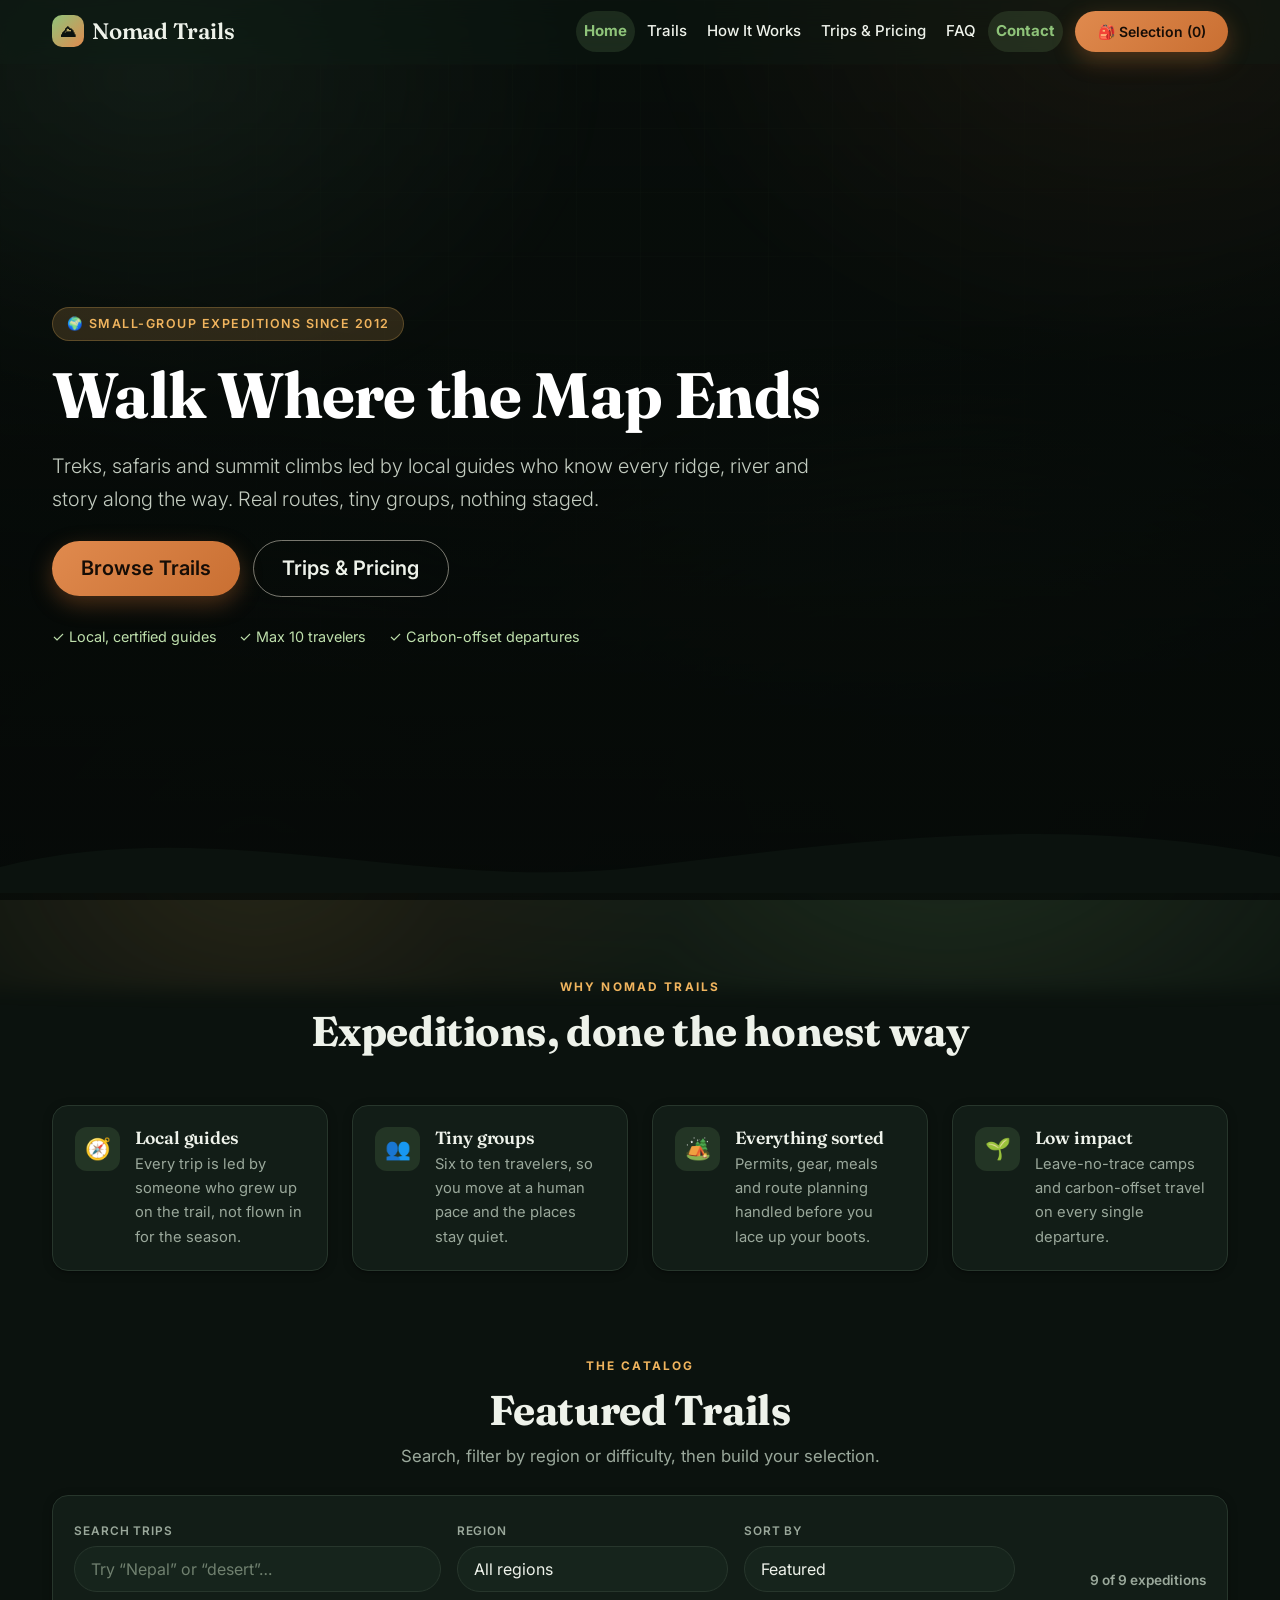
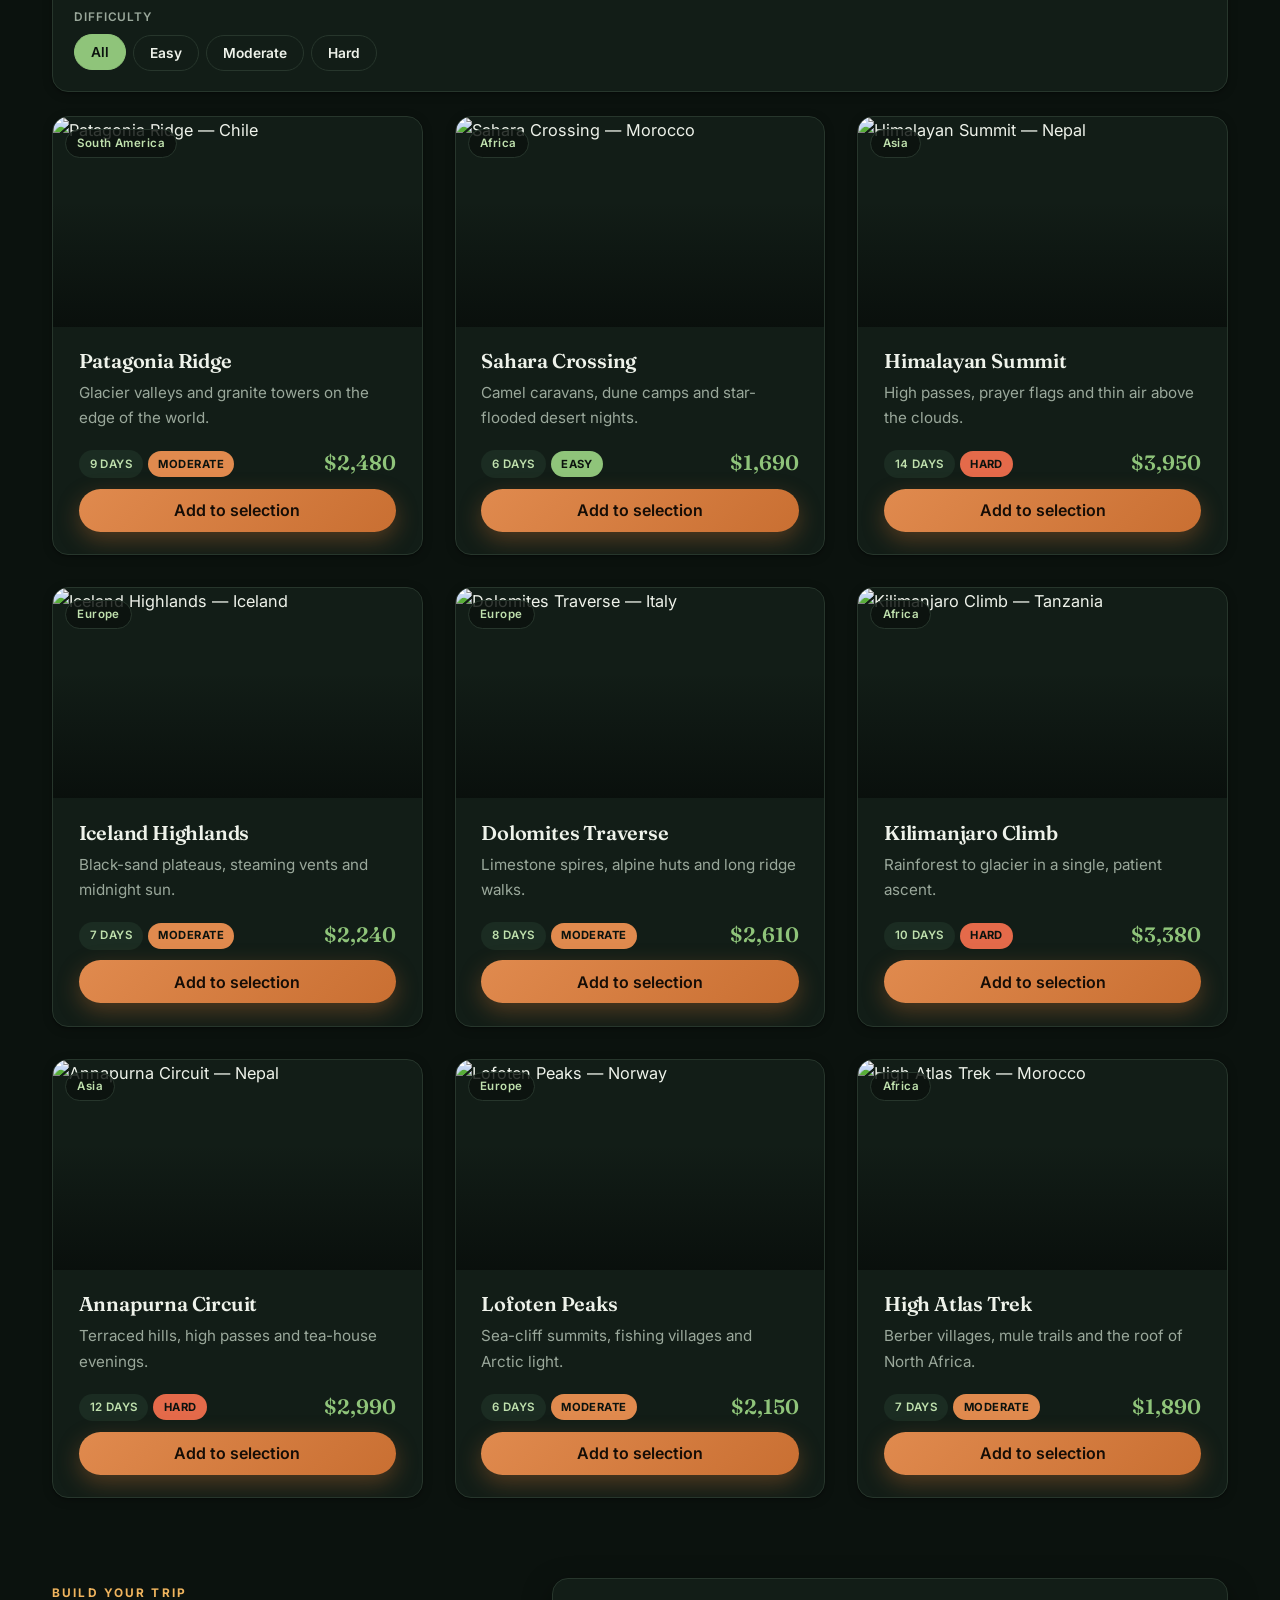
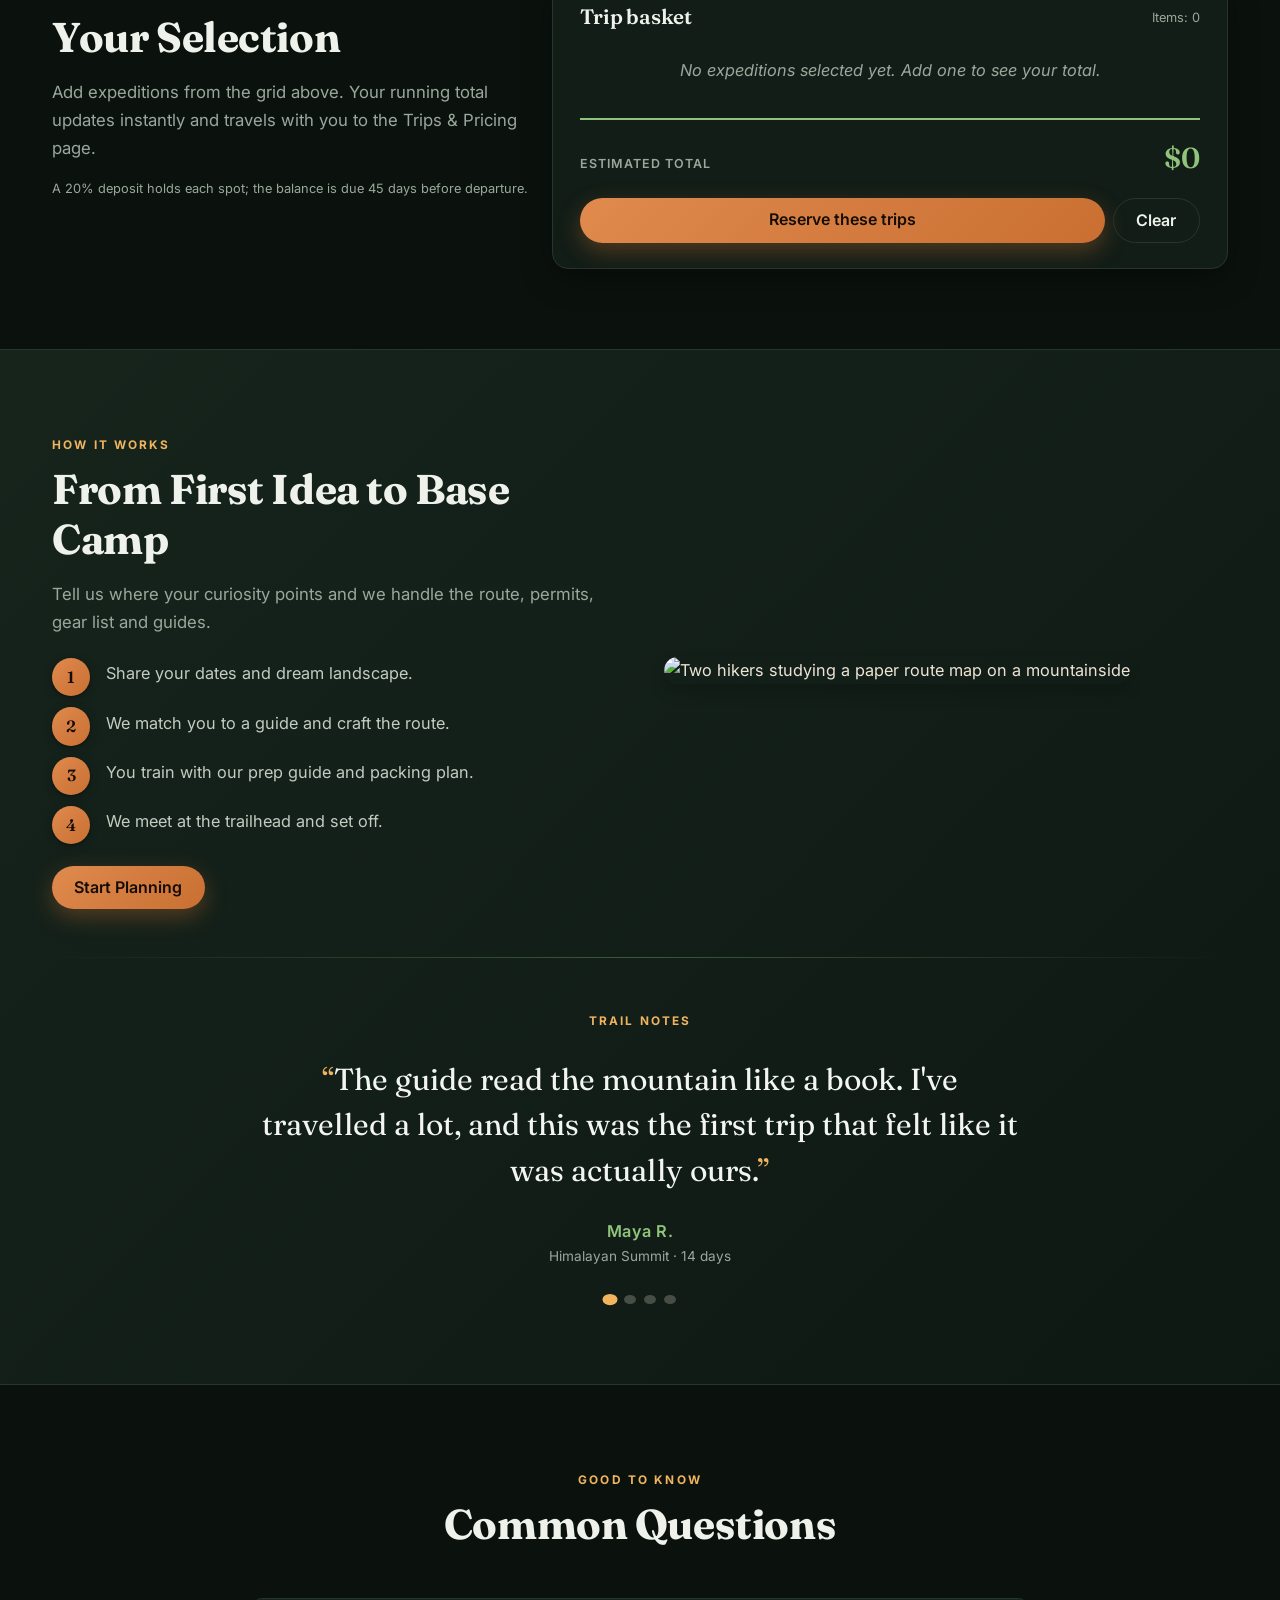
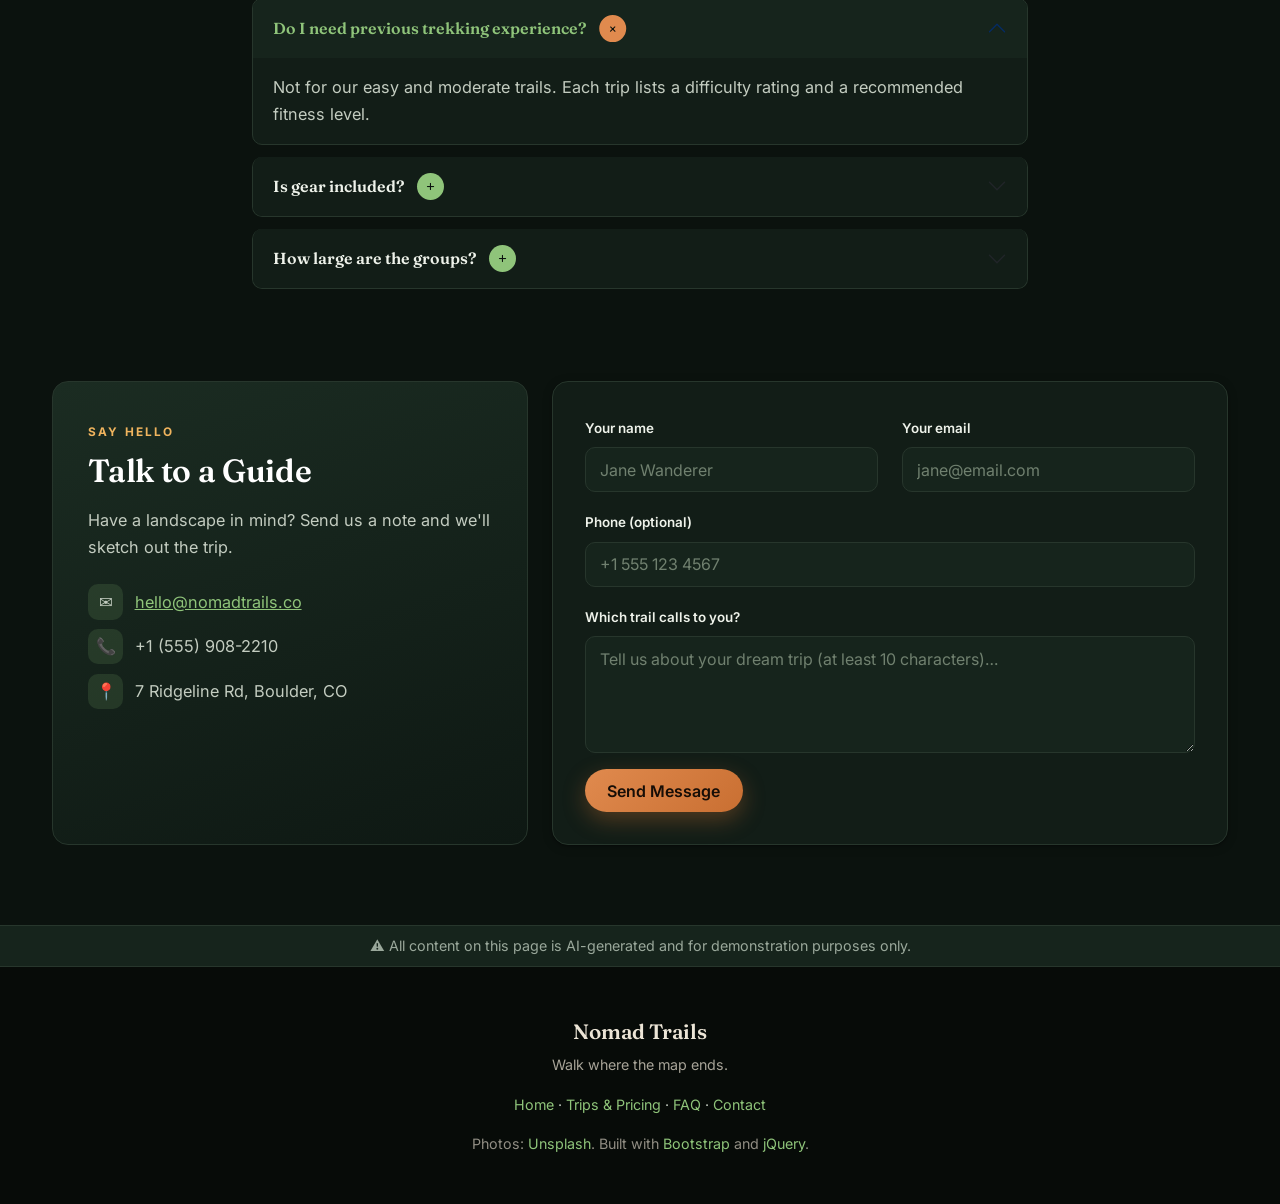
==== index.html @ 7fd625cd "Endterm" ====
<!DOCTYPE html>
<html lang="en">
<head>
  <meta charset="UTF-8">
  <meta name="viewport" content="width=device-width, initial-scale=1.0">
  <meta name="description" content="Nomad Trails runs small-group guided treks, safaris and summit climbs led by local guides. Browse trails, build a selection and reserve your spot.">
  <title>Nomad Trails — Guided Wilderness Expeditions</title>
  <link rel="preconnect" href="https://fonts.googleapis.com">
  <link rel="preconnect" href="https://fonts.gstatic.com" crossorigin>
  <link href="https://fonts.googleapis.com/css2?family=Fraunces:opsz,wght@9..144,500;9..144,600&family=Inter:wght@400;500;600;700&display=swap" rel="stylesheet">
  <link href="https://cdn.jsdelivr.net/npm/bootstrap@5.3.3/dist/css/bootstrap.min.css" rel="stylesheet">
  <link rel="stylesheet" href="style.css">
</head>
<body>

  <div class="bg-aurora" aria-hidden="true"></div>
  <div class="bg-grid" aria-hidden="true"></div>
  <div class="bg-stars" id="bgStars" aria-hidden="true"></div>

  <a class="skip-link" href="#main">Skip to content</a>

  <nav class="navbar navbar-expand-lg site-nav sticky-top" aria-label="Main navigation">
    <div class="container">
      <a class="navbar-brand brand-heading" href="index.html">
        <span class="brand-mark" aria-hidden="true">⛰</span> Nomad Trails
      </a>
      <button class="navbar-toggler" type="button" data-bs-toggle="collapse" data-bs-target="#mainNav"
              aria-controls="mainNav" aria-expanded="false" aria-label="Toggle navigation">
        <span class="navbar-toggler-icon"></span>
      </button>
      <div class="collapse navbar-collapse" id="mainNav">
        <ul class="navbar-nav ms-auto align-items-lg-center gap-lg-1">
          <li class="nav-item"><a class="nav-link active" aria-current="page" href="index.html">Home</a></li>
          <li class="nav-item"><a class="nav-link" href="index.html#trails">Trails</a></li>
          <li class="nav-item"><a class="nav-link" href="index.html#steps">How It Works</a></li>
          <li class="nav-item"><a class="nav-link" href="trips.html">Trips &amp; Pricing</a></li>
          <li class="nav-item"><a class="nav-link" href="index.html#faq">FAQ</a></li>
          <li class="nav-item"><a class="nav-link" href="index.html#contact">Contact</a></li>
          <li class="nav-item ms-lg-2">
            <a class="btn btn-clay btn-sm" href="trips.html" aria-label="View your selection">
              🎒 Selection (<span data-cart-count>0</span>)
            </a>
          </li>
        </ul>
      </div>
    </div>
  </nav>

  <header id="top" class="expedition-hero d-flex align-items-center">
    <div class="container">
      <div class="row">
        <div class="col-lg-8">
          <span class="eyebrow hero-anim">🌍 Small-group expeditions since 2012</span>
          <h1 class="display-3 fw-bold mb-3 hero-anim">Walk Where the Map Ends</h1>
          <p class="lead mb-4 hero-anim">Treks, safaris and summit climbs led by local guides who know every ridge, river and story along the way. Real routes, tiny groups, nothing staged.</p>
          <div class="hero-anim">
            <a href="#trails" class="btn btn-clay btn-lg me-2">Browse Trails</a>
            <a href="trips.html" class="btn btn-outline-light btn-lg">Trips &amp; Pricing</a>
          </div>
          <div class="hero-badges hero-anim">
            <span>✓ Local, certified guides</span>
            <span>✓ Max 10 travelers</span>
            <span>✓ Carbon-offset departures</span>
          </div>
        </div>
      </div>
    </div>
  </header>

  <main id="main">

  <section class="section">
    <div class="container">
      <div class="text-center mb-5">
        <span class="section-label">Why Nomad Trails</span>
        <h2 class="trails-heading fw-bold mt-2">Expeditions, done the honest way</h2>
      </div>
      <div class="row g-4">
        <div class="col-md-6 col-lg-3">
          <div class="feature-chip reveal">
            <span class="fc-icon" aria-hidden="true">🧭</span>
            <div>
              <h3>Local guides</h3>
              <p>Every trip is led by someone who grew up on the trail, not flown in for the season.</p>
            </div>
          </div>
        </div>
        <div class="col-md-6 col-lg-3">
          <div class="feature-chip reveal">
            <span class="fc-icon" aria-hidden="true">👥</span>
            <div>
              <h3>Tiny groups</h3>
              <p>Six to ten travelers, so you move at a human pace and the places stay quiet.</p>
            </div>
          </div>
        </div>
        <div class="col-md-6 col-lg-3">
          <div class="feature-chip reveal">
            <span class="fc-icon" aria-hidden="true">🏕️</span>
            <div>
              <h3>Everything sorted</h3>
              <p>Permits, gear, meals and route planning handled before you lace up your boots.</p>
            </div>
          </div>
        </div>
        <div class="col-md-6 col-lg-3">
          <div class="feature-chip reveal">
            <span class="fc-icon" aria-hidden="true">🌱</span>
            <div>
              <h3>Low impact</h3>
              <p>Leave-no-trace camps and carbon-offset travel on every single departure.</p>
            </div>
          </div>
        </div>
      </div>
    </div>
  </section>

  <section id="trails" class="section pt-0">
    <div class="container">
      <div class="text-center mb-4">
        <span class="section-label">The catalog</span>
        <h2 class="trails-heading fw-bold mt-2">Featured Trails</h2>
        <p class="lead-muted">Search, filter by region or difficulty, then build your selection.</p>
      </div>

      <div class="controls-bar mb-4">
        <div class="row g-3 align-items-end">
          <div class="col-md-4">
            <label for="tripSearch">Search trips</label>
            <input type="search" id="tripSearch" class="form-control" placeholder="Try “Nepal” or “desert”…"
                   autocomplete="off" aria-describedby="searchHint">
            <span id="searchHint" class="visually-hidden">Searches by trip name, country and region. Press Escape to clear.</span>
          </div>
          <div class="col-md-3">
            <label for="regionFilter">Region</label>
            <select id="regionFilter" class="form-select">
              <option value="All">All regions</option>
              <option value="Africa">Africa</option>
              <option value="Asia">Asia</option>
              <option value="Europe">Europe</option>
              <option value="South America">South America</option>
            </select>
          </div>
          <div class="col-md-3">
            <label for="sortSelect">Sort by</label>
            <select id="sortSelect" class="form-select">
              <option value="featured">Featured</option>
              <option value="price-asc">Price: low to high</option>
              <option value="price-desc">Price: high to low</option>
              <option value="days-asc">Duration: shortest</option>
              <option value="name">Name: A–Z</option>
            </select>
          </div>
          <div class="col-md-2 text-md-end">
            <span class="result-count d-block" id="resultCount" role="status" aria-live="polite">—</span>
          </div>
        </div>
        <div class="mt-3">
          <span class="d-block mb-2" style="font-family:var(--sans);font-size:0.74rem;letter-spacing:0.08em;text-transform:uppercase;color:var(--muted);font-weight:600;">Difficulty</span>
          <div class="filter-group" role="group" aria-label="Filter by difficulty">
            <button type="button" class="btn btn-ghost btn-sm is-active" data-diff="All">All</button>
            <button type="button" class="btn btn-ghost btn-sm" data-diff="Easy">Easy</button>
            <button type="button" class="btn btn-ghost btn-sm" data-diff="Moderate">Moderate</button>
            <button type="button" class="btn btn-ghost btn-sm" data-diff="Hard">Hard</button>
          </div>
        </div>
      </div>

      <div class="trails-grid" id="trailsGrid" aria-live="polite"></div>
    </div>
  </section>

  <section id="selection" class="section pt-0">
    <div class="container">
      <div class="row g-4 align-items-start">
        <div class="col-lg-5">
          <span class="section-label">Build your trip</span>
          <h2 class="trails-heading fw-bold mt-2 mb-3">Your Selection</h2>
          <p class="lead-muted">Add expeditions from the grid above. Your running total updates instantly and travels with you to the Trips &amp; Pricing page.</p>
          <p class="cart-note mb-0">A 20% deposit holds each spot; the balance is due 45 days before departure.</p>
        </div>
        <div class="col-lg-7">
          <div class="booking-panel reveal">
            <div class="d-flex justify-content-between align-items-center mb-2">
              <h3 class="mb-0">Trip basket</h3>
              <span class="cart-note">Items: <span data-cart-count>0</span></span>
            </div>
            <ul class="cart-list" id="cartList" aria-live="polite"></ul>
            <div class="cart-total">
              <span class="ct-label">Estimated total</span>
              <span class="ct-value" id="cartTotal">$0</span>
            </div>
            <div class="d-flex gap-2 mt-3">
              <a href="trips.html" class="btn btn-clay flex-fill">Reserve these trips</a>
              <button type="button" class="btn btn-ghost" id="clearCartHome">Clear</button>
            </div>
          </div>
        </div>
      </div>
    </div>
  </section>

  <section id="steps" class="testimonial-section section">
    <div class="container">
      <div class="row align-items-center g-5">
        <div class="col-md-6 order-1 order-md-2">
          <img src="https://images.unsplash.com/photo-1501555088652-021faa106b9b?w=700&h=520&fit=crop"
               alt="Two hikers studying a paper route map on a mountainside"
               class="img-fluid shadow reveal" style="border-radius:var(--radius);">
        </div>
        <div class="col-md-6 order-2 order-md-1 reveal">
          <span class="section-label">How it works</span>
          <h2 class="trails-heading fw-bold mt-2 mb-3">From First Idea to Base Camp</h2>
          <p class="lead-muted mb-4">Tell us where your curiosity points and we handle the route, permits, gear list and guides.</p>
          <ol class="step-list">
            <li>Share your dates and dream landscape.</li>
            <li>We match you to a guide and craft the route.</li>
            <li>You train with our prep guide and packing plan.</li>
            <li>We meet at the trailhead and set off.</li>
          </ol>
          <a href="#contact" class="btn btn-clay mt-2">Start Planning</a>
        </div>
      </div>

      <hr class="section-seam my-5">

      <div class="text-center mb-4">
        <span class="section-label" style="color:var(--amber);">Trail notes</span>
      </div>
      <div class="testimonial" id="testimonial">
        <p class="t-quote" id="tQuote">The guide read the mountain like a book. I've travelled a lot, and this was the first trip that felt like it was actually ours.</p>
        <p class="t-who mb-0" id="tWho">Maya R.</p>
        <p class="t-trip" id="tTrip">Himalayan Summit · 14 days</p>
        <div class="t-dots" id="tDots" role="tablist" aria-label="Testimonials"></div>
      </div>
    </div>
  </section>

  <section id="faq" class="section">
    <div class="container">
      <div class="text-center mb-5">
        <span class="section-label">Good to know</span>
        <h2 class="trails-heading fw-bold mt-2">Common Questions</h2>
      </div>
      <div class="row justify-content-center">
        <div class="col-lg-8">
          <div class="accordion" id="faqAccordion">
            <div class="accordion-item reveal">
              <h3 class="accordion-header">
                <button class="accordion-button" type="button" data-bs-toggle="collapse" data-bs-target="#q1" aria-expanded="true" aria-controls="q1">
                  <span>Do I need previous trekking experience?</span>
                  <span class="acc-icon open" aria-hidden="true">+</span>
                </button>
              </h3>
              <div id="q1" class="accordion-collapse collapse show" data-bs-parent="#faqAccordion">
                <div class="accordion-body">
                  Not for our easy and moderate trails. Each trip lists a difficulty rating and a recommended fitness level.
                </div>
              </div>
            </div>
            <div class="accordion-item reveal">
              <h3 class="accordion-header">
                <button class="accordion-button collapsed" type="button" data-bs-toggle="collapse" data-bs-target="#q2" aria-expanded="false" aria-controls="q2">
                  <span>Is gear included?</span>
                  <span class="acc-icon" aria-hidden="true">+</span>
                </button>
              </h3>
              <div id="q2" class="accordion-collapse collapse" data-bs-parent="#faqAccordion">
                <div class="accordion-body">
                  Group gear like tents and cooking kit is included. We send a personal packing list once you book.
                </div>
              </div>
            </div>
            <div class="accordion-item reveal">
              <h3 class="accordion-header">
                <button class="accordion-button collapsed" type="button" data-bs-toggle="collapse" data-bs-target="#q3" aria-expanded="false" aria-controls="q3">
                  <span>How large are the groups?</span>
                  <span class="acc-icon" aria-hidden="true">+</span>
                </button>
              </h3>
              <div id="q3" class="accordion-collapse collapse" data-bs-parent="#faqAccordion">
                <div class="accordion-body">
                  Groups stay small, usually 6 to 10 travelers with at least one local guide.
                </div>
              </div>
            </div>
          </div>
        </div>
      </div>
    </div>
  </section>

  <section id="contact" class="section pt-0">
    <div class="container">
      <div class="row g-4">
        <div class="col-lg-5">
          <div class="contact-panel">
            <span class="section-label" style="color:var(--amber);">Say hello</span>
            <h2 class="mt-2 mb-3">Talk to a Guide</h2>
            <p class="mb-4">Have a landscape in mind? Send us a note and we'll sketch out the trip.</p>
            <div class="contact-line"><span class="cl-icon" aria-hidden="true">✉️</span> <a href="mailto:hello@nomadtrails.co">hello@nomadtrails.co</a></div>
            <div class="contact-line"><span class="cl-icon" aria-hidden="true">📞</span> +1 (555) 908-2210</div>
            <div class="contact-line"><span class="cl-icon" aria-hidden="true">📍</span> 7 Ridgeline Rd, Boulder, CO</div>
          </div>
        </div>
        <div class="col-lg-7">
          <div class="card-surface">
            <form id="contactForm" data-validate novalidate
                  data-success="Your message is on its way — a guide will reply within one day.">
              <div class="form-success mb-3" id="contactSuccess" role="status" aria-live="polite"></div>
              <div class="row">
                <div class="col-md-6 mb-3">
                  <label for="contactName" class="form-label">Your name</label>
                  <input type="text" class="form-control" id="contactName"
                         data-rule="name" data-required data-label="Your name" placeholder="Jane Wanderer">
                </div>
                <div class="col-md-6 mb-3">
                  <label for="contactEmail" class="form-label">Your email</label>
                  <input type="email" class="form-control" id="contactEmail"
                         data-rule="email" data-required data-label="Email" placeholder="jane@email.com">
                </div>
              </div>
              <div class="mb-3">
                <label for="contactPhone" class="form-label">Phone (optional)</label>
                <input type="tel" class="form-control" id="contactPhone"
                       data-rule="phone" data-label="Phone" placeholder="+1 555 123 4567">
              </div>
              <div class="mb-3">
                <label for="contactMessage" class="form-label">Which trail calls to you?</label>
                <textarea class="form-control" id="contactMessage" rows="4"
                          data-rule="message" data-required data-label="Message"
                          placeholder="Tell us about your dream trip (at least 10 characters)…"></textarea>
              </div>
              <button type="submit" class="btn btn-clay">Send Message</button>
            </form>
          </div>
        </div>
      </div>
    </div>
  </section>

  </main>

  <div class="disclaimer-bar text-center py-2 small">
    ⚠️ All content on this page is AI-generated and for demonstration purposes only.
  </div>

  <footer class="site-footer text-center py-5">
    <div class="container">
      <p class="mb-1 brand-heading" style="color:var(--sand);font-size:1.3rem;">Nomad Trails</p>
      <p class="mb-3 small" style="color:rgba(236,229,214,0.7);">Walk where the map ends.</p>
      <p class="mb-3 small">
        <a href="index.html">Home</a> ·
        <a href="trips.html">Trips &amp; Pricing</a> ·
        <a href="index.html#faq">FAQ</a> ·
        <a href="index.html#contact">Contact</a>
      </p>
      <p class="mb-0 small" style="color:rgba(236,229,214,0.6);">Photos: <a href="https://unsplash.com">Unsplash</a>. Built with <a href="https://getbootstrap.com">Bootstrap</a> and <a href="https://jquery.com">jQuery</a>.</p>
    </div>
  </footer>

  <script src="https://cdn.jsdelivr.net/npm/bootstrap@5.3.3/dist/js/bootstrap.bundle.min.js"></script>
  <script src="https://code.jquery.com/jquery-3.7.1.min.js"></script>
  <script src="app.js"></script>
  <script src="forms.js"></script>
  <script src="effects.js"></script>
  <script>
    document.addEventListener("DOMContentLoaded", function () {
      var clear = document.getElementById("clearCartHome");
      if (clear) clear.addEventListener("click", function () {
        if (window.NomadTrails) window.NomadTrails.clearCart();
      });
    });
  </script>
</body>
</html>
---- style.css ----
:root {
  --forest: #7fb98f;
  --forest-dark: #0e1813;
  --moss: #8fc47a;
  --moss-soft: #bfe0ad;
  --sand: #ece5d6;
  --sand-soft: #1a2620;
  --paper: #0b120e;
  --clay: #e08a4e;
  --clay-dark: #c96f32;
  --amber: #f0b45e;
  --ink: #eef2ea;
  --muted: #9aa89b;
  --line: #27362c;
  --surface: #121d17;
  --surface-2: #16241c;
  --surface-3: #1b2c22;
  --danger: #ef6a5c;
  --success: #6fcf8a;
  --radius: 16px;
  --radius-sm: 10px;
  --radius-pill: 999px;
  --shadow-sm: 0 1px 2px rgba(0, 0, 0, 0.3), 0 2px 10px rgba(0, 0, 0, 0.25);
  --shadow-md: 0 10px 30px rgba(0, 0, 0, 0.4);
  --shadow-lg: 0 26px 70px rgba(0, 0, 0, 0.55);
  --ease: cubic-bezier(0.22, 0.61, 0.36, 1);
  --sans: "Inter", system-ui, -apple-system, "Segoe UI", Arial, sans-serif;
  --display: "Fraunces", Georgia, "Times New Roman", serif;
}

* { box-sizing: border-box; }

html { scroll-behavior: smooth; }

body {
  font-family: var(--sans);
  color: var(--ink);
  font-size: 1.02rem;
  line-height: 1.65;
  background-color: var(--paper);
  position: relative;
  overflow-x: hidden;
}

.bg-aurora {
  position: fixed;
  inset: -20% -10% -10% -10%;
  z-index: -3;
  background:
    radial-gradient(42% 42% at 18% 22%, rgba(123, 185, 143, 0.22), transparent 70%),
    radial-gradient(45% 45% at 82% 16%, rgba(224, 138, 78, 0.18), transparent 70%),
    radial-gradient(50% 50% at 70% 82%, rgba(143, 196, 122, 0.16), transparent 70%),
    radial-gradient(40% 40% at 25% 88%, rgba(240, 180, 94, 0.12), transparent 70%);
  filter: blur(10px);
  animation: auroraDrift 26s ease-in-out infinite alternate;
}

.bg-grid {
  position: fixed;
  inset: 0;
  z-index: -3;
  background-image:
    linear-gradient(rgba(143, 196, 122, 0.05) 1px, transparent 1px),
    linear-gradient(90deg, rgba(143, 196, 122, 0.05) 1px, transparent 1px);
  background-size: 64px 64px;
  mask-image: radial-gradient(circle at 50% 30%, #000 0%, transparent 75%);
  -webkit-mask-image: radial-gradient(circle at 50% 30%, #000 0%, transparent 75%);
}

.bg-stars {
  position: fixed;
  inset: 0;
  z-index: -2;
  overflow: hidden;
  pointer-events: none;
}
.bg-stars span {
  position: absolute;
  bottom: -12px;
  width: 6px; height: 6px;
  border-radius: 50%;
  background: radial-gradient(circle, var(--moss-soft), rgba(143, 196, 122, 0));
  opacity: 0;
  animation: floatUp linear infinite;
}

body::after {
  content: "";
  position: fixed;
  inset: 0;
  z-index: -1;
  background: radial-gradient(130% 90% at 50% -10%, transparent 55%, rgba(5, 9, 7, 0.75) 100%);
  pointer-events: none;
}

h1, h2, h3, .brand-heading, .display-3, .display-4 {
  font-family: var(--display);
  font-weight: 600;
  letter-spacing: -0.01em;
  color: var(--ink);
}

p { color: #c3ccc0; }

:focus-visible {
  outline: 3px solid var(--amber);
  outline-offset: 3px;
  border-radius: 6px;
}

.skip-link {
  position: absolute;
  left: -999px;
  top: 0;
  z-index: 2000;
  background: var(--clay);
  color: #10140f;
  padding: 0.6rem 1rem;
  border-radius: 0 0 var(--radius-sm) 0;
  font-family: var(--sans);
  font-weight: 600;
}
.skip-link:focus { left: 0; }

.visually-hidden {
  position: absolute !important;
  width: 1px; height: 1px;
  padding: 0; margin: -1px;
  overflow: hidden;
  clip: rect(0 0 0 0);
  white-space: nowrap; border: 0;
}

@media (prefers-reduced-motion: reduce) {
  *, *::before, *::after {
    animation-duration: 0.001ms !important;
    animation-iteration-count: 1 !important;
    transition-duration: 0.001ms !important;
    scroll-behavior: auto !important;
  }
  .bg-aurora { animation: none; }
  .bg-stars { display: none; }
}

.brand-heading { color: var(--ink); }

.section-label {
  display: inline-block;
  font-family: var(--sans);
  text-transform: uppercase;
  letter-spacing: 0.18em;
  font-size: 0.74rem;
  color: var(--amber);
  font-weight: 700;
}

.eyebrow {
  display: inline-flex;
  align-items: center;
  gap: 0.5rem;
  font-family: var(--sans);
  font-size: 0.78rem;
  font-weight: 600;
  letter-spacing: 0.12em;
  text-transform: uppercase;
  color: var(--amber);
  background: rgba(240, 180, 94, 0.14);
  border: 1px solid rgba(240, 180, 94, 0.25);
  padding: 0.35rem 0.85rem;
  border-radius: var(--radius-pill);
  margin-bottom: 1rem;
}

.trails-heading { font-size: clamp(1.8rem, 4vw, 2.6rem); color: var(--ink); }

.lead-muted { color: var(--muted); font-size: 1.05rem; }

.site-nav {
  background: rgba(11, 18, 14, 0.72);
  backdrop-filter: saturate(140%) blur(14px);
  border-bottom: 1px solid transparent;
  transition: box-shadow 0.3s var(--ease), background 0.3s var(--ease), border-color 0.3s var(--ease);
}
.site-nav.nav-scrolled {
  box-shadow: var(--shadow-sm);
  background: rgba(11, 18, 14, 0.92);
  border-bottom-color: var(--line);
}
.navbar-brand.brand-heading {
  font-size: 1.4rem;
  font-weight: 600;
  display: inline-flex;
  align-items: center;
  gap: 0.5rem;
  color: var(--ink);
}
.navbar-brand .brand-mark {
  display: inline-grid;
  place-items: center;
  width: 2rem; height: 2rem;
  border-radius: 10px;
  background: linear-gradient(135deg, var(--moss), var(--clay));
  color: #0b120e;
  font-size: 1rem;
}

.site-nav .nav-link {
  position: relative;
  color: var(--ink);
  font-family: var(--sans);
  font-size: 0.94rem;
  font-weight: 500;
  padding: 0.5rem 0.85rem;
  border-radius: var(--radius-pill);
  transition: color 0.2s var(--ease), background 0.2s var(--ease);
}
.site-nav .nav-link:hover,
.site-nav .nav-link:focus { color: var(--amber); background: rgba(240, 180, 94, 0.12); }
.site-nav .nav-link.active { color: var(--moss); font-weight: 700; background: rgba(143, 196, 122, 0.14); }

.btn {
  font-family: var(--sans);
  font-weight: 600;
  border-radius: var(--radius-pill);
  padding: 0.6rem 1.4rem;
}
.btn-lg { padding: 0.8rem 1.8rem; }

.btn-clay {
  position: relative;
  overflow: hidden;
  background: linear-gradient(135deg, var(--clay), var(--clay-dark));
  color: #160d06;
  border: none;
  box-shadow: 0 8px 22px rgba(201, 111, 50, 0.35);
  transition: transform 0.18s var(--ease), box-shadow 0.2s var(--ease), filter 0.2s var(--ease);
}
.btn-clay::before {
  content: "";
  position: absolute;
  top: 0; left: -120%;
  width: 60%; height: 100%;
  background: linear-gradient(120deg, transparent, rgba(255, 255, 255, 0.45), transparent);
  transform: skewX(-20deg);
  transition: left 0.55s var(--ease);
}
.btn-clay:hover, .btn-clay:focus {
  color: #160d06;
  filter: brightness(1.06);
  transform: translateY(-2px);
  box-shadow: 0 14px 30px rgba(201, 111, 50, 0.45);
}
.btn-clay:hover::before { left: 140%; }
.btn-clay:active { transform: translateY(0); }

.btn-forest {
  background: var(--moss);
  color: #0b120e;
  border: none;
  transition: transform 0.18s var(--ease), filter 0.2s var(--ease);
}
.btn-forest:hover, .btn-forest:focus { filter: brightness(1.08); color: #0b120e; transform: translateY(-2px); }

.btn-outline-light {
  border-radius: var(--radius-pill);
  border-width: 1.5px;
  color: var(--ink);
  border-color: rgba(236, 229, 214, 0.5);
  transition: transform 0.18s var(--ease), background 0.2s var(--ease);
}
.btn-outline-light:hover { transform: translateY(-2px); background: rgba(236, 229, 214, 0.12); color: #fff; }

.btn-ghost {
  position: relative;
  overflow: hidden;
  background: transparent;
  border: 1.5px solid var(--line);
  color: var(--ink);
  font-family: var(--sans);
  font-weight: 600;
  transition: background 0.2s var(--ease), color 0.2s var(--ease), border-color 0.2s var(--ease), transform 0.18s var(--ease);
}
.btn-ghost:hover,
.btn-ghost.is-active {
  background: var(--moss);
  border-color: var(--moss);
  color: #0b120e;
  transform: translateY(-1px);
}

.ripple {
  position: absolute;
  border-radius: 50%;
  background: rgba(255, 255, 255, 0.4);
  transform: scale(0);
  animation: ripple 0.6s var(--ease);
  pointer-events: none;
}
.btn-ghost .ripple { background: rgba(143, 196, 122, 0.3); }

.expedition-hero {
  background: linear-gradient(rgba(6, 10, 8, 0.6), rgba(6, 10, 8, 0.9)),
              url("https://images.unsplash.com/photo-1454496522488-7a8e488e8606?w=1600&h=900&fit=crop") center/cover no-repeat;
  min-height: 92vh;
  color: var(--sand);
  padding: 6rem 0;
  position: relative;
}
.trips-hero {
  background: linear-gradient(rgba(6, 10, 8, 0.6), rgba(6, 10, 8, 0.9)),
              url("https://images.unsplash.com/photo-1476514525535-07fb3b4ae5f1?w=1600&h=900&fit=crop") center/cover no-repeat;
  min-height: 62vh;
  color: var(--sand);
  padding: 5rem 0;
  position: relative;
}
.expedition-hero h1, .trips-hero h1 { color: #fff; }
.expedition-hero .eyebrow, .trips-hero .eyebrow {
  color: var(--amber);
  background: rgba(240, 180, 94, 0.16);
}
.expedition-hero::after,
.trips-hero::after {
  content: "";
  position: absolute;
  left: 0; right: 0; bottom: -1px;
  height: 90px;
  background: url("data:image/svg+xml,%3Csvg xmlns='http://www.w3.org/2000/svg' viewBox='0 0 1440 90' preserveAspectRatio='none'%3E%3Cpath fill='%230b120e' d='M0,64 C240,10 480,90 720,64 C960,38 1200,10 1440,54 L1440,90 L0,90 Z'/%3E%3C/svg%3E") center/cover no-repeat;
}
.hero-badges {
  display: flex;
  flex-wrap: wrap;
  gap: 0.5rem 1.4rem;
  margin-top: 1.75rem;
  font-family: var(--sans);
  font-size: 0.9rem;
  color: var(--moss-soft);
}
.hero-badges span { display: inline-flex; align-items: center; gap: 0.45rem; }
.hero-anim { opacity: 0; transform: translateY(24px); }

.section { padding: 5rem 0; position: relative; }

.stat-strip {
  background: linear-gradient(135deg, var(--surface-2), var(--forest-dark));
  color: var(--sand);
  border-top: 1px solid var(--line);
  border-bottom: 1px solid var(--line);
}
.stat-strip .stat-num {
  font-family: var(--display);
  font-size: 2.6rem;
  font-weight: 600;
  color: var(--moss);
  line-height: 1;
}
.stat-strip .stat-label {
  font-family: var(--sans);
  font-size: 0.8rem;
  letter-spacing: 0.1em;
  text-transform: uppercase;
  color: var(--muted);
}

.feature-chip {
  display: flex;
  gap: 0.9rem;
  align-items: flex-start;
  background: var(--surface);
  border: 1px solid var(--line);
  border-radius: var(--radius);
  padding: 1.3rem 1.4rem;
  height: 100%;
  box-shadow: var(--shadow-sm);
  transition: transform 0.25s var(--ease), box-shadow 0.25s var(--ease), border-color 0.25s var(--ease);
}
.feature-chip:hover { transform: translateY(-4px); box-shadow: var(--shadow-md); border-color: var(--moss); }
.feature-chip .fc-icon {
  flex: 0 0 auto;
  width: 2.8rem; height: 2.8rem;
  display: grid;
  place-items: center;
  border-radius: 12px;
  font-size: 1.3rem;
  background: rgba(143, 196, 122, 0.14);
}
.feature-chip h3 { font-size: 1.1rem; margin-bottom: 0.25rem; color: var(--ink); }
.feature-chip p { font-size: 0.92rem; color: var(--muted); margin: 0; }

.controls-bar {
  background: var(--surface);
  border: 1px solid var(--line);
  border-radius: var(--radius);
  padding: 1.25rem 1.3rem;
  box-shadow: var(--shadow-sm);
}
.controls-bar label {
  font-family: var(--sans);
  font-size: 0.74rem;
  text-transform: uppercase;
  letter-spacing: 0.08em;
  color: var(--muted);
  margin-bottom: 0.3rem;
  font-weight: 600;
}
.controls-bar .form-control,
.controls-bar .form-select { border-radius: var(--radius-pill); padding-left: 1rem; }
.filter-group { display: flex; flex-wrap: wrap; gap: 0.45rem; }
.filter-group .btn { padding: 0.4rem 1rem; font-size: 0.86rem; }

.result-count {
  font-family: var(--sans);
  font-size: 0.85rem;
  color: var(--muted);
  font-weight: 600;
}

.trails-grid {
  display: grid;
  grid-template-columns: 1fr;
  gap: 1.5rem;
  perspective: 1200px;
}

.trail-card {
  background: var(--surface);
  border: 1px solid var(--line);
  border-radius: var(--radius);
  overflow: hidden;
  box-shadow: var(--shadow-sm);
  display: flex;
  flex-direction: column;
  transform-style: preserve-3d;
  transition: transform 0.2s var(--ease), box-shadow 0.25s var(--ease), border-color 0.25s var(--ease);
}
.trail-card:hover,
.trail-card:focus-within {
  box-shadow: var(--shadow-lg);
  border-color: var(--moss);
}
.trail-card .img-wrap { position: relative; overflow: hidden; }
.trail-card img {
  width: 100%;
  height: 210px;
  object-fit: cover;
  display: block;
  transition: transform 0.55s var(--ease);
}
.trail-card:hover img { transform: scale(1.08); }
.trail-card .img-wrap::after {
  content: "";
  position: absolute;
  inset: 0;
  background: linear-gradient(180deg, transparent 40%, rgba(6, 10, 8, 0.7));
}
.trail-card .region-tag {
  position: absolute;
  top: 0.75rem; left: 0.75rem;
  z-index: 1;
  background: rgba(11, 18, 14, 0.82);
  color: var(--moss-soft);
  border: 1px solid var(--line);
  font-family: var(--sans);
  font-size: 0.72rem;
  font-weight: 600;
  letter-spacing: 0.04em;
  padding: 0.25rem 0.7rem;
  border-radius: var(--radius-pill);
}
.trail-card .trail-body {
  padding: 1.3rem 1.4rem;
  display: flex;
  flex-direction: column;
  flex: 1 1 auto;
}
.trail-card h3 { font-size: 1.25rem; color: var(--ink); margin-bottom: 0.45rem; }
.trail-card p { color: var(--muted); margin-bottom: 1rem; font-size: 0.95rem; }
.trail-card .trail-meta {
  display: flex;
  justify-content: space-between;
  align-items: center;
  margin-bottom: 1rem;
  gap: 0.5rem;
  flex-wrap: wrap;
}
.trail-card .price-tag {
  font-family: var(--display);
  font-weight: 600;
  color: var(--moss);
  font-size: 1.3rem;
}
.trail-card .price-tag small { font-family: var(--sans); font-weight: 500; color: var(--muted); font-size: 0.7rem; }
.duration {
  display: inline-block;
  background: var(--surface-3);
  color: var(--moss-soft);
  font-family: var(--sans);
  font-size: 0.72rem;
  font-weight: 600;
  letter-spacing: 0.03em;
  padding: 0.28rem 0.7rem;
  border-radius: var(--radius-pill);
}

.empty-state {
  text-align: center;
  padding: 3.5rem 1rem;
  color: var(--muted);
  border: 2px dashed var(--line);
  border-radius: var(--radius);
  background: var(--surface);
}
.empty-state .emoji { font-size: 2.6rem; display: block; margin-bottom: 0.5rem; }

.badge-diff {
  display: inline-block;
  font-family: var(--sans);
  font-size: 0.7rem;
  font-weight: 700;
  letter-spacing: 0.04em;
  text-transform: uppercase;
  padding: 0.24rem 0.65rem;
  border-radius: var(--radius-pill);
  color: #0b120e;
}
.diff-easy { background: var(--moss); }
.diff-mod  { background: var(--clay); }
.diff-hard { background: #e46a4a; }

.step-list { counter-reset: step; list-style: none; padding-left: 0; }
.step-list li {
  position: relative;
  padding-left: 3.4rem;
  margin-bottom: 1.4rem;
  color: #c3ccc0;
}
.step-list li::before {
  counter-increment: step;
  content: counter(step);
  position: absolute;
  left: 0; top: -0.15rem;
  width: 2.4rem; height: 2.4rem;
  background: linear-gradient(135deg, var(--clay), var(--clay-dark));
  color: #160d06;
  font-family: var(--display);
  font-weight: 600;
  border-radius: 50%;
  display: grid;
  place-items: center;
  box-shadow: var(--shadow-sm);
}

.trips-table {
  background: var(--surface);
  border-radius: var(--radius);
  overflow: hidden;
  box-shadow: var(--shadow-sm);
  border: 1px solid var(--line);
  color: var(--ink);
}
.trips-table thead th {
  background: linear-gradient(135deg, var(--surface-3), var(--forest-dark));
  color: var(--moss-soft);
  font-family: var(--sans);
  font-size: 0.78rem;
  font-weight: 600;
  letter-spacing: 0.05em;
  text-transform: uppercase;
  border: none;
  white-space: nowrap;
  cursor: pointer;
  user-select: none;
  padding: 1rem;
}
.trips-table thead th.sortable::after { content: " \2195"; opacity: 0.45; font-size: 0.8rem; }
.trips-table thead th.sort-asc::after { content: " \2191"; opacity: 1; }
.trips-table thead th.sort-desc::after { content: " \2193"; opacity: 1; }
.trips-table tbody td, .trips-table tbody th { background: var(--surface); color: var(--ink); border-color: var(--line); }
.trips-table th[scope="row"] { color: var(--moss); font-weight: 600; }
.trips-table tbody tr { transition: background 0.2s var(--ease); }
.trips-table tbody tr:hover td, .trips-table tbody tr:hover th { background: var(--surface-2); }
.trips-table tfoot td { background: var(--surface-2); color: var(--muted); border-color: var(--line); }

.booking-panel {
  background: var(--surface);
  border: 1px solid var(--line);
  border-radius: var(--radius);
  box-shadow: var(--shadow-md);
  padding: 1.6rem 1.7rem;
  position: sticky;
  top: 90px;
}
.booking-panel h3 { color: var(--ink); font-size: 1.3rem; }

.cart-list { list-style: none; padding: 0; margin: 0; }
.cart-item {
  display: flex;
  align-items: center;
  justify-content: space-between;
  gap: 0.75rem;
  padding: 0.8rem 0;
  border-bottom: 1px solid var(--line);
  animation: cartIn 0.3s var(--ease);
}
.cart-item .ci-name { font-weight: 600; color: var(--ink); }
.cart-item .ci-meta { font-family: var(--sans); font-size: 0.78rem; color: var(--muted); }
.cart-item .ci-controls { display: flex; align-items: center; gap: 0.4rem; }
.qty-btn {
  position: relative;
  overflow: hidden;
  width: 2rem; height: 2rem;
  border: 1px solid var(--line);
  background: var(--surface-2);
  color: var(--ink);
  border-radius: 8px;
  font-weight: 700;
  line-height: 1;
  cursor: pointer;
  transition: background 0.15s var(--ease), color 0.15s var(--ease);
}
.qty-btn:hover { background: var(--moss); color: #0b120e; border-color: var(--moss); }
.qty-val { min-width: 1.6rem; text-align: center; font-family: var(--sans); font-weight: 600; }
.ci-remove { background: none; border: none; color: var(--danger); font-size: 1.2rem; cursor: pointer; line-height: 1; padding: 0 0.3rem; }
.ci-remove:hover { color: #ff9185; }

.cart-empty { color: var(--muted); font-style: italic; padding: 1.2rem 0; text-align: center; }
.cart-total {
  display: flex;
  justify-content: space-between;
  align-items: baseline;
  margin-top: 0.9rem;
  padding-top: 0.9rem;
  border-top: 2px solid var(--moss);
}
.cart-total .ct-label { font-family: var(--sans); text-transform: uppercase; letter-spacing: 0.08em; font-size: 0.78rem; color: var(--muted); font-weight: 600; }
.cart-total .ct-value { font-family: var(--display); font-size: 1.8rem; font-weight: 600; color: var(--moss); display: inline-block; }
.cart-note { font-size: 0.8rem; color: var(--muted); font-family: var(--sans); }

.pulse { animation: pulse 0.42s var(--ease); }

.include-card {
  background: var(--surface);
  border: 1px solid var(--line);
  border-radius: var(--radius);
  padding: 1.6rem 1.7rem;
  box-shadow: var(--shadow-sm);
  height: 100%;
  transition: transform 0.25s var(--ease), box-shadow 0.25s var(--ease), border-color 0.25s var(--ease);
}
.include-card:hover { transform: translateY(-5px); box-shadow: var(--shadow-md); border-color: var(--moss); }
.include-card .inc-icon {
  display: inline-grid; place-items: center;
  width: 2.8rem; height: 2.8rem;
  border-radius: 12px;
  font-size: 1.3rem;
  background: rgba(224, 138, 78, 0.16);
  margin-bottom: 0.9rem;
}
.include-card h3 { font-size: 1.2rem; color: var(--ink); margin-bottom: 0.75rem; }
.include-card ul { padding-left: 1.1rem; color: #c3ccc0; margin-bottom: 0; }
.include-card li { margin-bottom: 0.5rem; }

.testimonial-section {
  background: linear-gradient(135deg, var(--surface-2), var(--forest-dark));
  color: var(--sand);
  position: relative;
  border-top: 1px solid var(--line);
  border-bottom: 1px solid var(--line);
}
.section-seam {
  border: none;
  height: 1px;
  opacity: 1;
  background: linear-gradient(90deg, transparent, rgba(143, 196, 122, 0.35), transparent);
}

.testimonial {
  text-align: center;
  max-width: 760px;
  margin: 0 auto;
}
.testimonial .t-quote {
  font-family: var(--display);
  font-size: clamp(1.25rem, 2.6vw, 1.9rem);
  line-height: 1.5;
  color: #f3f6f0;
  margin-bottom: 1.5rem;
}
.testimonial .t-quote::before { content: "\201C"; color: var(--amber); }
.testimonial .t-quote::after { content: "\201D"; color: var(--amber); }
.testimonial .t-who { font-family: var(--sans); font-weight: 600; color: var(--moss); letter-spacing: 0.03em; }
.testimonial .t-trip { font-family: var(--sans); font-size: 0.85rem; color: var(--muted); }
.t-dots { display: flex; gap: 0.5rem; justify-content: center; margin-top: 1.75rem; }
.t-dot {
  width: 9px; height: 9px;
  border-radius: 50%;
  border: none;
  background: rgba(236, 229, 214, 0.25);
  cursor: pointer;
  transition: background 0.2s var(--ease), transform 0.2s var(--ease);
}
.t-dot.active { background: var(--amber); transform: scale(1.25); }

.guide-section { background: var(--surface-2); }
.guide-card {
  background: var(--surface);
  border: 1px solid var(--line);
  border-radius: var(--radius);
  overflow: hidden;
  box-shadow: var(--shadow-sm);
  height: 100%;
  transition: transform 0.25s var(--ease), box-shadow 0.25s var(--ease), border-color 0.25s var(--ease);
}
.guide-card:hover { transform: translateY(-5px); box-shadow: var(--shadow-md); border-color: var(--moss); }
.guide-card img { width: 100%; height: 240px; object-fit: cover; display: block; }
.guide-card .g-body { padding: 1.2rem 1.3rem; }
.guide-card h3 { font-size: 1.2rem; color: var(--ink); margin-bottom: 0.1rem; }
.guide-card .g-role { font-family: var(--sans); font-size: 0.82rem; font-weight: 600; color: var(--amber); letter-spacing: 0.04em; text-transform: uppercase; }
.guide-card p { font-size: 0.92rem; color: var(--muted); margin: 0.6rem 0 0; }

.newsletter {
  background: linear-gradient(135deg, var(--clay), var(--clay-dark));
  color: #160d06;
  border-radius: var(--radius);
  padding: 2.5rem;
  text-align: center;
  box-shadow: var(--shadow-md);
}
.newsletter h2 { color: #160d06; }
.newsletter p { color: rgba(22, 13, 6, 0.82); }
.newsletter .section-label { color: #160d06 !important; }
.newsletter .input-wrap { max-width: 460px; margin: 1.5rem auto 0; }
.newsletter .form-control { border: none; border-radius: var(--radius-pill); color: var(--ink); }

.accordion { --bs-accordion-bg: transparent; }
.accordion-item {
  border: 1px solid var(--line);
  border-radius: var(--radius-sm) !important;
  margin-bottom: 0.75rem;
  overflow: hidden;
  background: var(--surface);
}
.accordion-button {
  display: flex;
  justify-content: space-between;
  font-family: var(--display);
  font-weight: 600;
  color: var(--ink);
  background: var(--surface);
}
.accordion-button:focus { box-shadow: 0 0 0 0.2rem rgba(143, 196, 122, 0.3); }
.accordion-button:not(.collapsed) { background: var(--surface-2); color: var(--moss); box-shadow: none; }
.accordion-body { color: #c3ccc0; }
.acc-icon {
  display: inline-grid;
  place-items: center;
  width: 1.7rem; height: 1.7rem;
  margin-left: 0.75rem;
  border-radius: 50%;
  background: var(--moss);
  color: #0b120e;
  font-weight: 700;
  transition: transform 0.3s var(--ease), background 0.3s var(--ease);
}
.acc-icon.open { transform: rotate(135deg); background: var(--clay); }

.form-label { font-family: var(--sans); font-size: 0.84rem; color: var(--ink); font-weight: 600; }
.form-control, .form-select {
  border: 1px solid var(--line);
  border-radius: var(--radius-sm);
  padding: 0.6rem 0.9rem;
  background: var(--surface-2);
  color: var(--ink);
  transition: border-color 0.2s var(--ease), box-shadow 0.2s var(--ease), background 0.2s var(--ease);
}
.form-control::placeholder { color: #70806f; }
.form-control:focus, .form-select:focus {
  border-color: var(--moss);
  background: var(--surface-3);
  color: var(--ink);
  box-shadow: 0 0 0 0.2rem rgba(143, 196, 122, 0.22);
}
.form-select option { background: var(--surface-2); color: var(--ink); }
.form-check-input { background-color: var(--surface-2); border-color: var(--line); }
.form-check-input:checked { background-color: var(--moss); border-color: var(--moss); }
.form-check-label { color: #c3ccc0; }
.field-error {
  display: block;
  color: var(--danger);
  font-family: var(--sans);
  font-size: 0.8rem;
  margin-top: 0.3rem;
  min-height: 1rem;
  opacity: 0;
  transform: translateY(-3px);
  transition: opacity 0.2s var(--ease), transform 0.2s var(--ease);
}
.field-error.show { opacity: 1; transform: translateY(0); }
.has-error .form-control,
.has-error .form-select,
.has-error .form-check-input {
  border-color: var(--danger);
  box-shadow: 0 0 0 0.15rem rgba(239, 106, 92, 0.25);
  animation: shake 0.3s var(--ease);
}
.is-valid-field .form-control,
.is-valid-field .form-select { border-color: var(--success); }

.form-success {
  display: none;
  background: rgba(111, 207, 138, 0.12);
  border: 1px solid var(--success);
  color: var(--success);
  border-radius: var(--radius-sm);
  padding: 0.85rem 1rem;
  font-family: var(--sans);
  font-weight: 500;
  align-items: center;
  gap: 0.5rem;
}
.form-success.show { display: flex; animation: cartIn 0.35s var(--ease); }

.card-surface {
  background: var(--surface);
  border: 1px solid var(--line);
  border-radius: var(--radius);
  box-shadow: var(--shadow-sm);
  padding: 2rem;
}

.contact-panel {
  background: linear-gradient(160deg, var(--surface-3), var(--forest-dark));
  color: var(--sand);
  border: 1px solid var(--line);
  border-radius: var(--radius);
  padding: 2.2rem;
  height: 100%;
}
.contact-panel h2 { color: #fff; }
.contact-panel a { color: var(--moss); }
.contact-line { display: flex; align-items: center; gap: 0.7rem; margin-bottom: 0.6rem; color: #c3ccc0; }
.contact-line .cl-icon {
  display: grid; place-items: center;
  width: 2.2rem; height: 2.2rem;
  border-radius: 10px;
  background: rgba(143, 196, 122, 0.14);
}

.toast-stack {
  position: fixed;
  right: 1rem; bottom: 1rem;
  z-index: 1080;
  display: flex;
  flex-direction: column;
  gap: 0.5rem;
  max-width: 340px;
}
.toast-note {
  background: var(--surface-3);
  color: var(--ink);
  padding: 0.8rem 1.1rem;
  border-radius: var(--radius-sm);
  box-shadow: var(--shadow-lg);
  border: 1px solid var(--line);
  font-family: var(--sans);
  font-size: 0.9rem;
  font-weight: 500;
  border-left: 4px solid var(--clay);
}
.toast-note.toast-success { border-left-color: var(--moss); }

.back-to-top {
  position: fixed;
  right: 1rem; bottom: 1rem;
  width: 3.1rem; height: 3.1rem;
  border: none;
  border-radius: 50%;
  background: linear-gradient(135deg, var(--clay), var(--clay-dark));
  color: #160d06;
  font-size: 1.3rem;
  box-shadow: var(--shadow-md);
  cursor: pointer;
  display: none;
  z-index: 1070;
  transition: transform 0.2s var(--ease), filter 0.2s var(--ease);
}
.back-to-top:hover { filter: brightness(1.1); transform: translateY(-3px); }

.site-footer { background: #070b08; color: var(--sand); border-top: 1px solid var(--line); }
.site-footer a { color: var(--moss); text-decoration: none; transition: color 0.2s var(--ease); }
.site-footer a:hover { color: var(--amber); text-decoration: underline; }

.disclaimer-bar {
  background: var(--surface-2);
  border-top: 1px solid var(--line);
  color: var(--muted);
}

.reveal { opacity: 0; transform: translateY(30px); transition: opacity 0.7s var(--ease), transform 0.7s var(--ease); }
.reveal.is-visible { opacity: 1; transform: translateY(0); }

@keyframes cartIn {
  from { opacity: 0; transform: translateY(-6px); }
  to   { opacity: 1; transform: translateY(0); }
}
@keyframes pulse {
  0%   { transform: scale(1); }
  50%  { transform: scale(1.14); }
  100% { transform: scale(1); }
}
@keyframes ripple { to { transform: scale(2.4); opacity: 0; } }
@keyframes shake {
  0%, 100% { transform: translateX(0); }
  25% { transform: translateX(-4px); }
  75% { transform: translateX(4px); }
}
@keyframes auroraDrift {
  0%   { transform: translate3d(0, 0, 0) scale(1); }
  50%  { transform: translate3d(-3%, 2%, 0) scale(1.08); }
  100% { transform: translate3d(3%, -2%, 0) scale(1.04); }
}
@keyframes floatUp {
  0%   { transform: translateY(0) scale(0.6); opacity: 0; }
  10%  { opacity: 0.8; }
  90%  { opacity: 0.6; }
  100% { transform: translateY(-110vh) scale(1.1); opacity: 0; }
}

.container { width: 100%; max-width: 375px; }

@media (min-width: 768px) {
  .container { max-width: 768px; }
  .trails-grid { grid-template-columns: repeat(2, 1fr); gap: 1.8rem; }
  .trail-card .trail-body { padding: 1.4rem 1.6rem; }
  .trips-hero { min-height: 60vh; }
}

@media (min-width: 1280px) {
  .container { max-width: 1200px; }
  .trails-grid { grid-template-columns: repeat(3, 1fr); gap: 2rem; }
}

@media (min-width: 992px) and (max-width: 1279.98px) {
  .col-lg-7, .col-lg-8 { flex: 0 0 auto; width: 100%; }
}
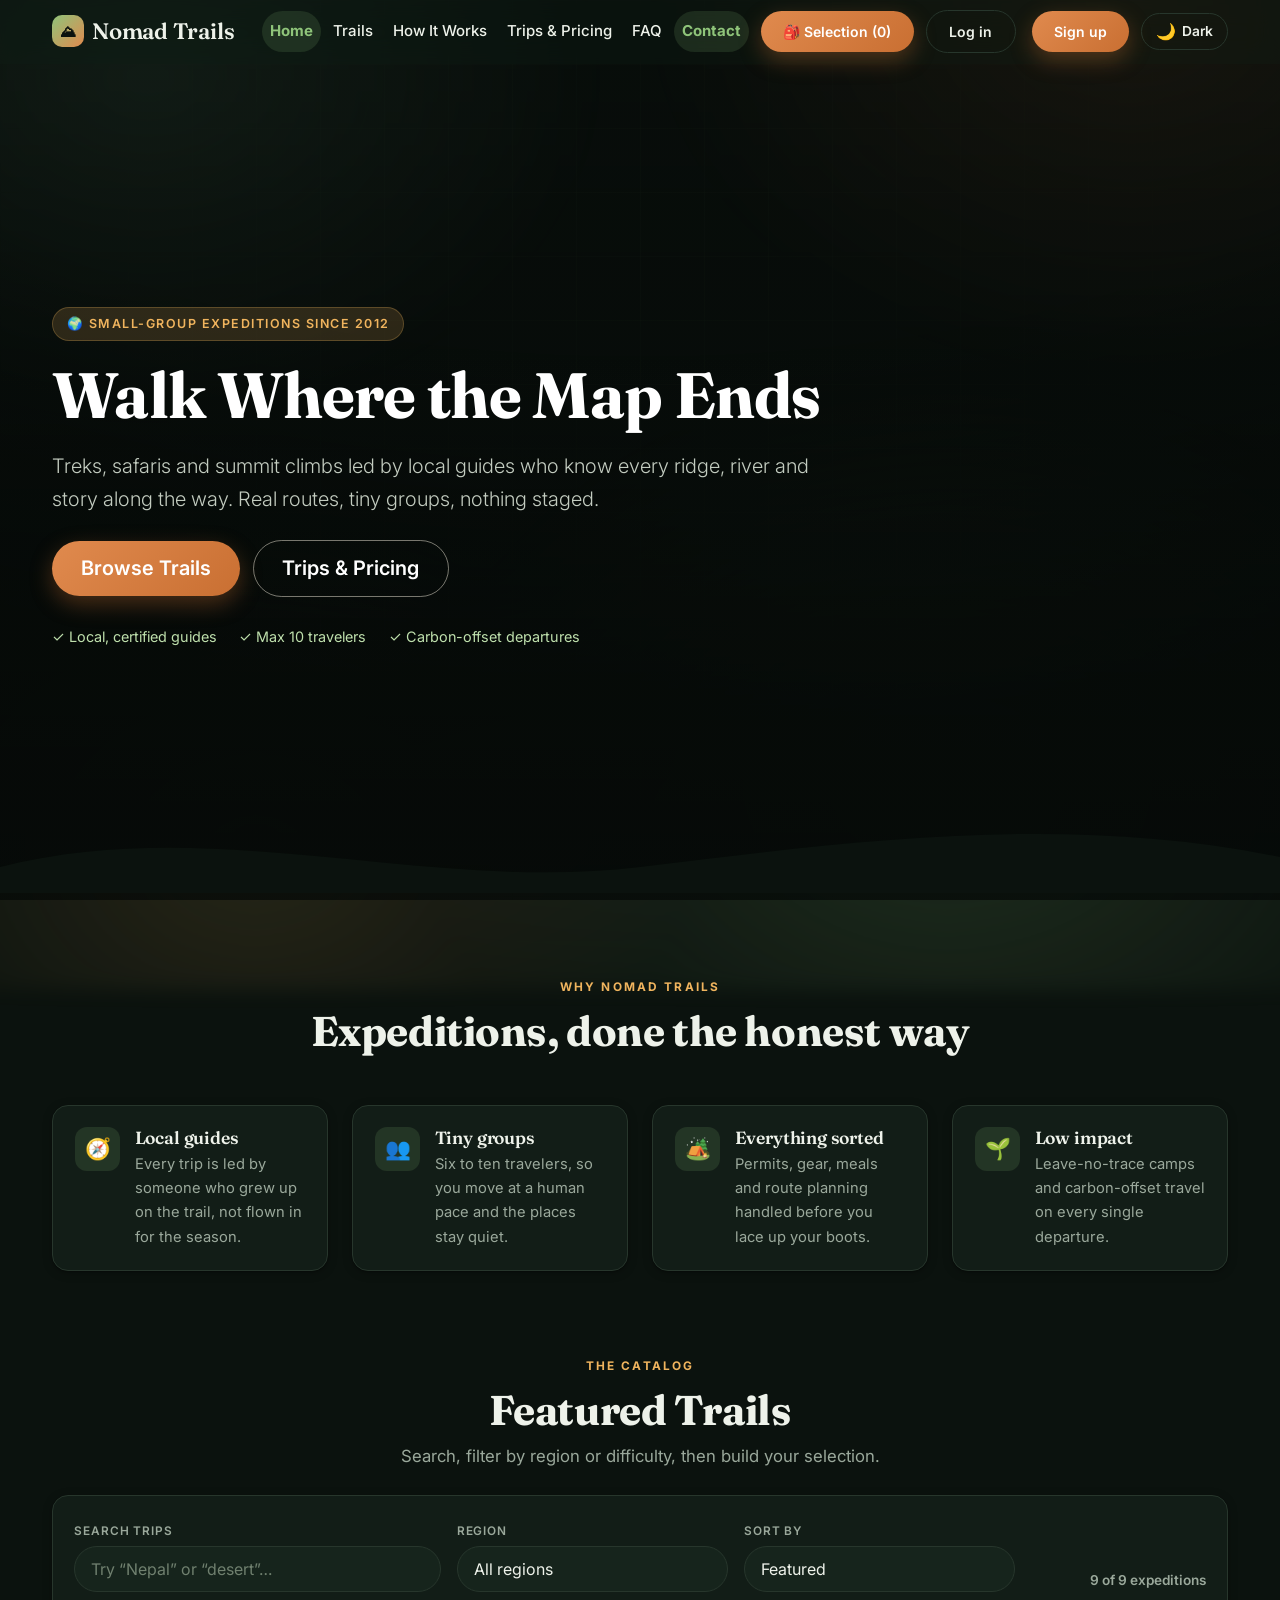
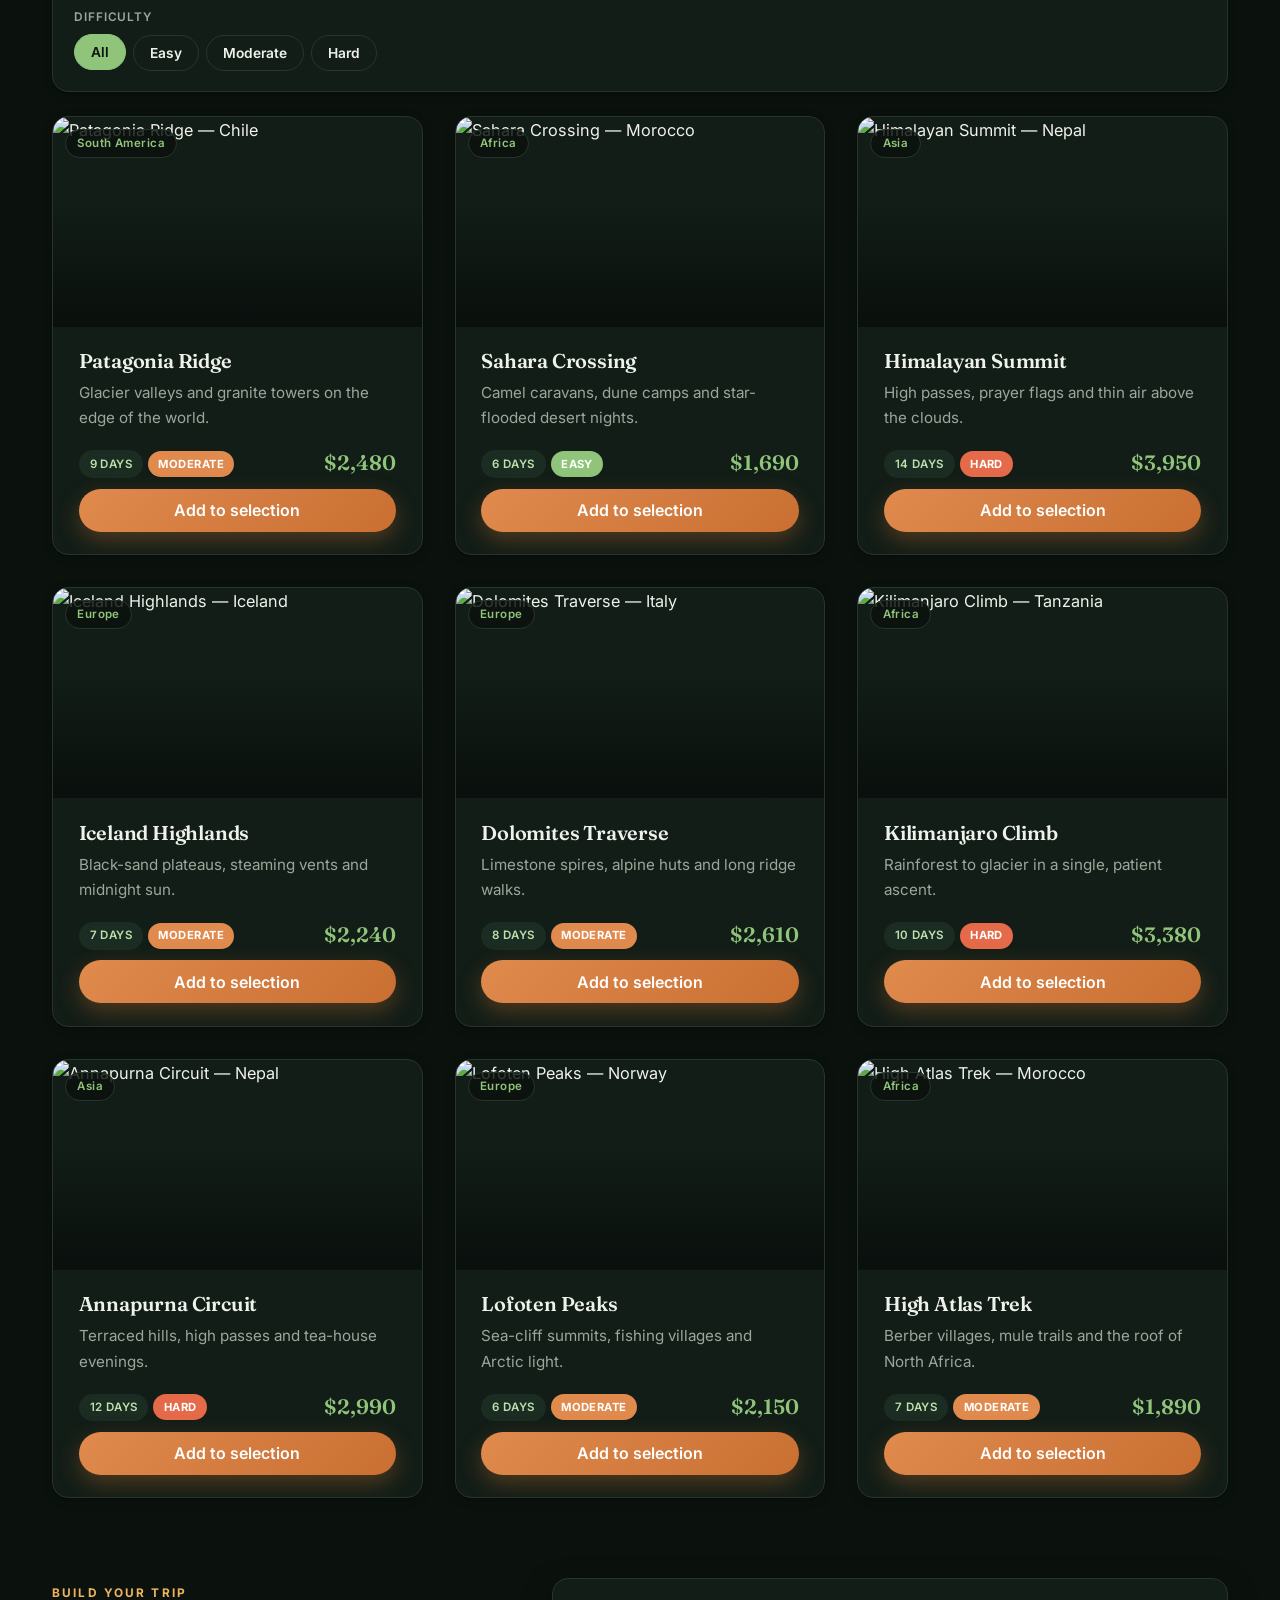
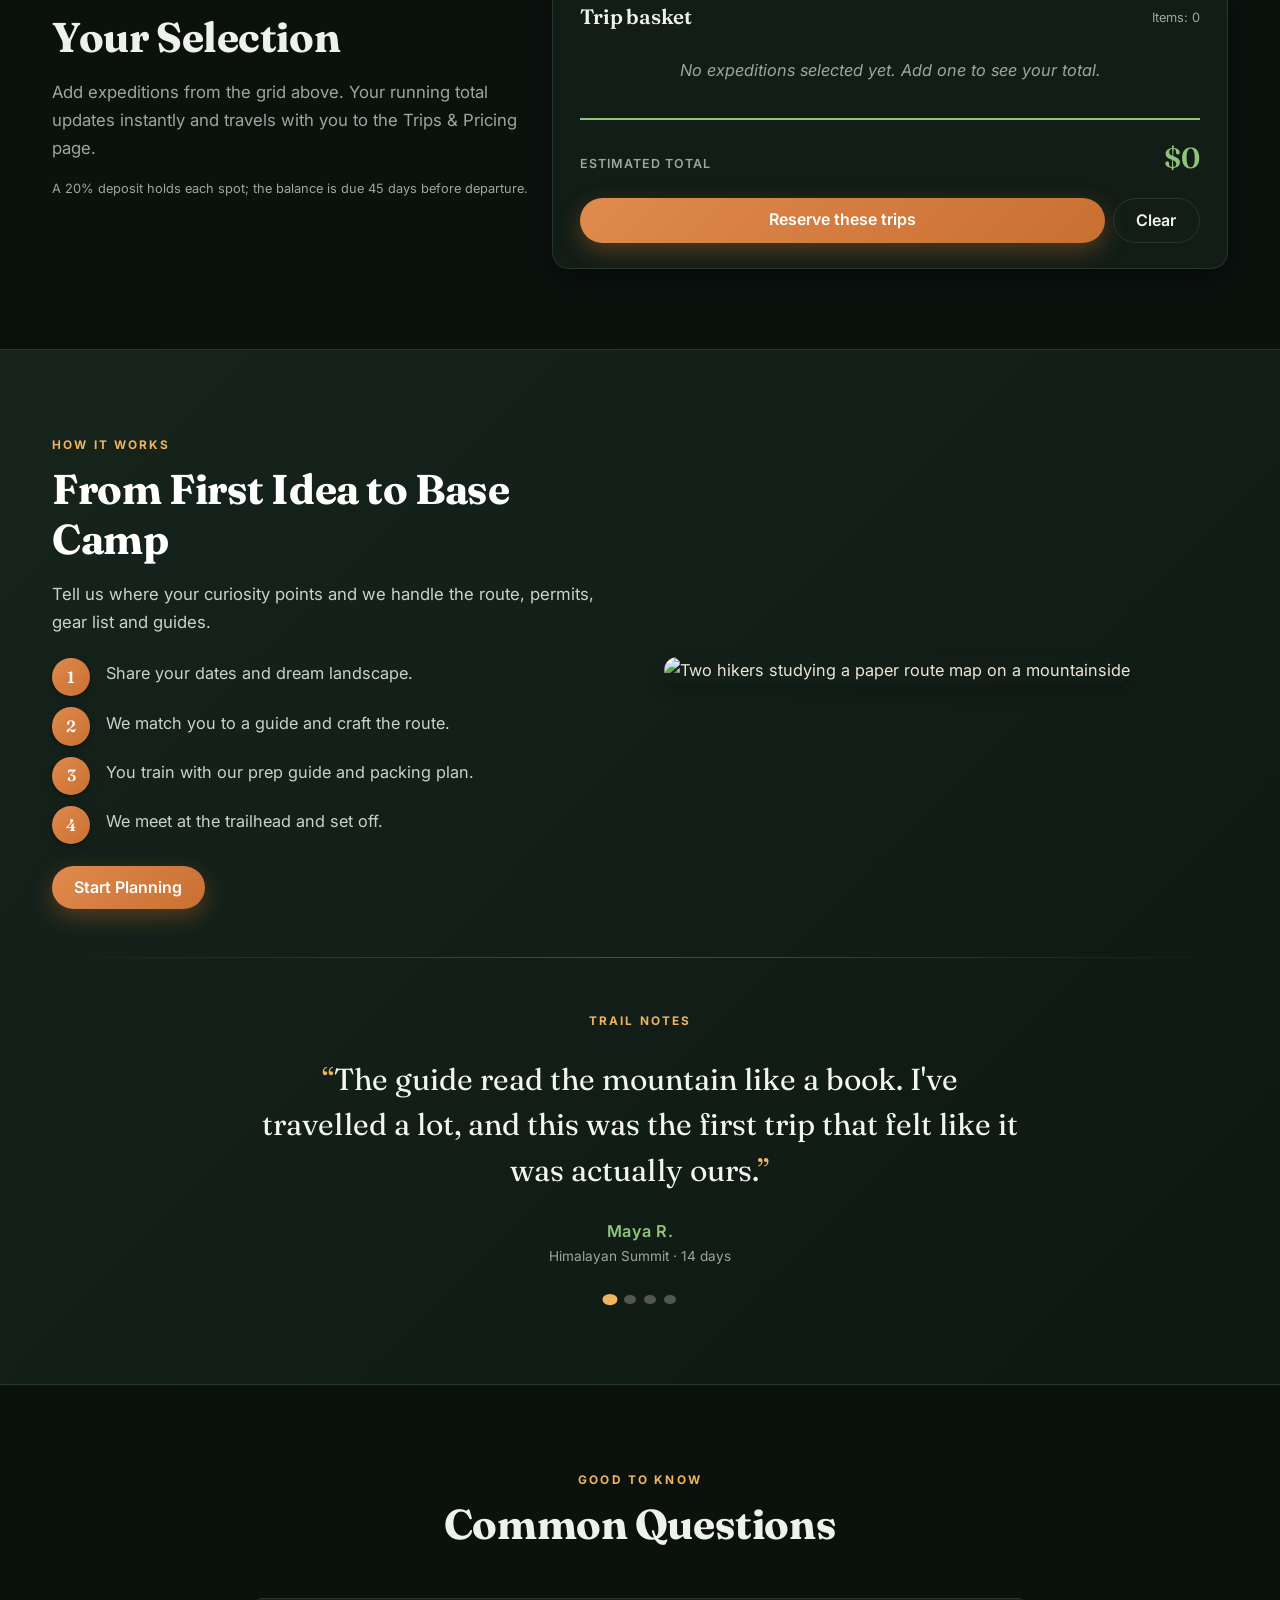
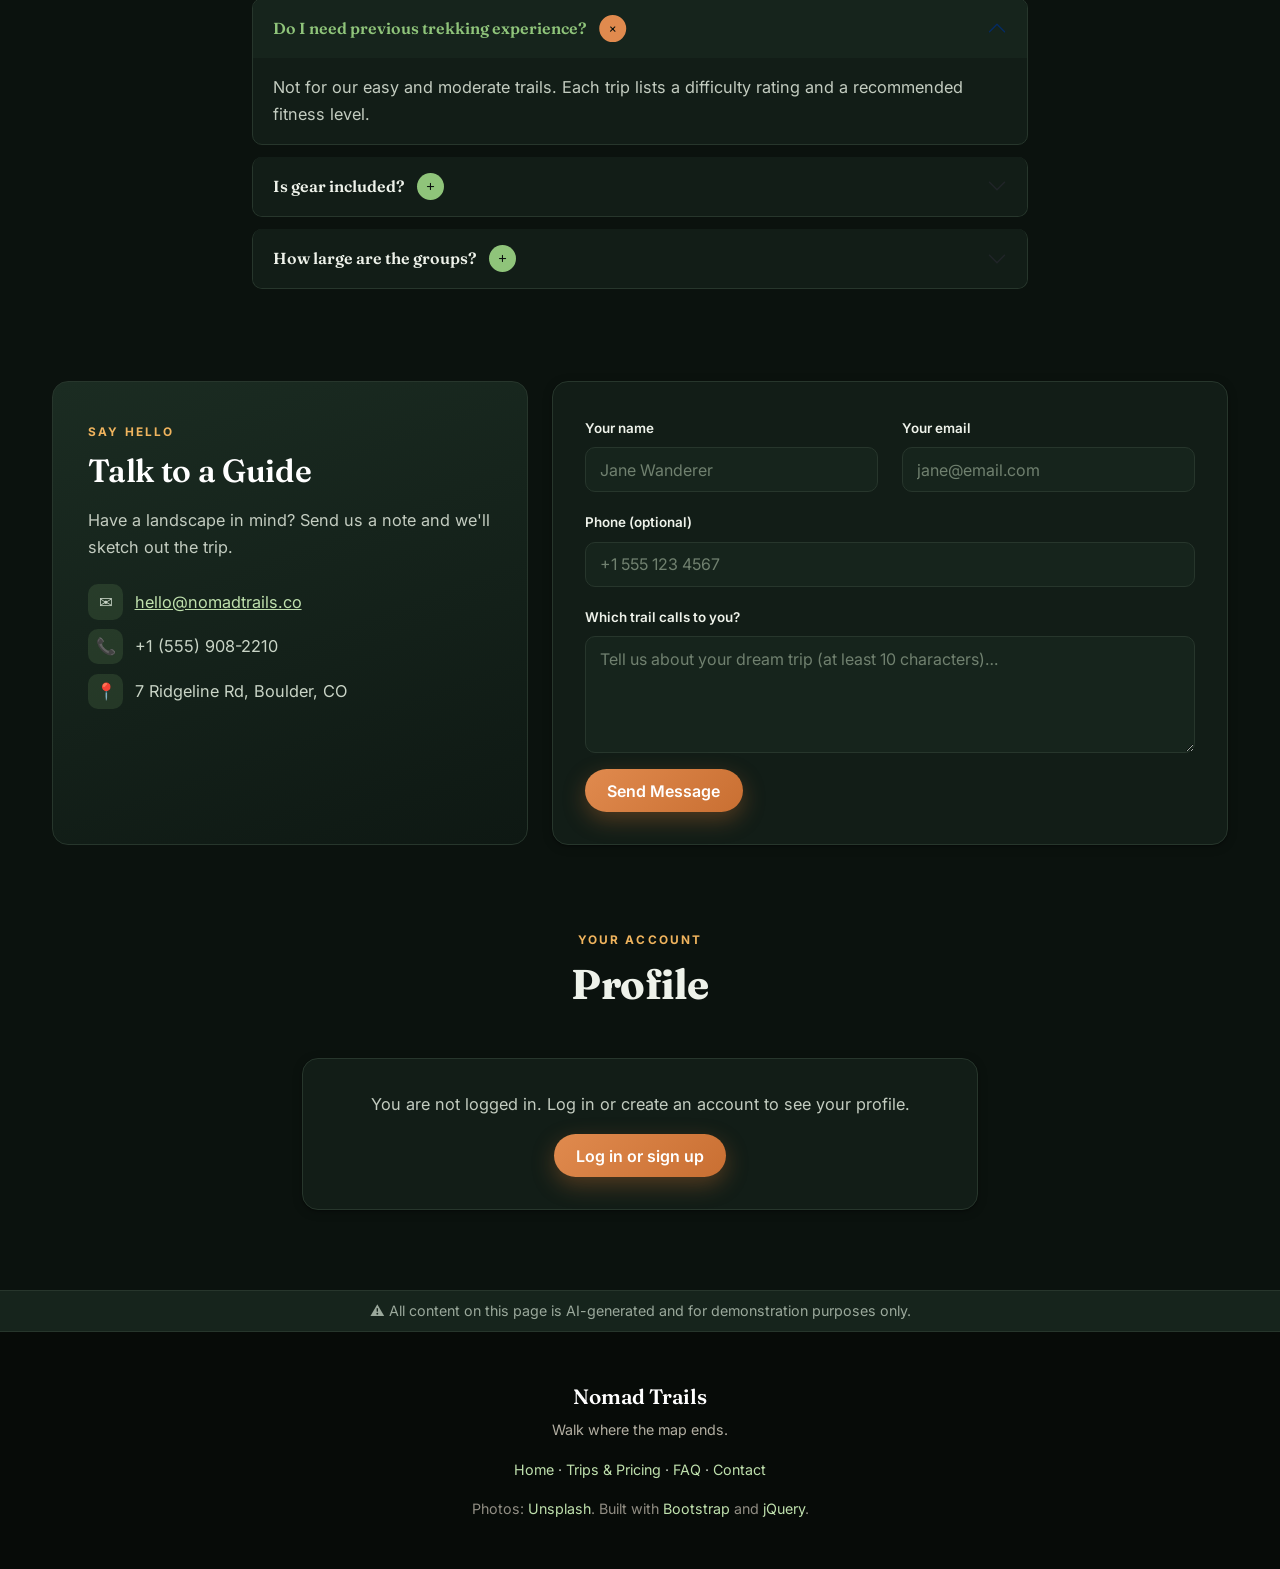
==== commit eccf7932: "Final" ====
--- a/index.html
+++ b/index.html
@@ -9,7 +9,17 @@
   <link rel="preconnect" href="https://fonts.gstatic.com" crossorigin>
   <link href="https://fonts.googleapis.com/css2?family=Fraunces:opsz,wght@9..144,500;9..144,600&family=Inter:wght@400;500;600;700&display=swap" rel="stylesheet">
   <link href="https://cdn.jsdelivr.net/npm/bootstrap@5.3.3/dist/css/bootstrap.min.css" rel="stylesheet">
-  <link rel="stylesheet" href="style.css">
+  <link rel="stylesheet" href="css/style.css">
+  <script>
+    (function () {
+      try {
+        var t = localStorage.getItem("nomadTheme") || "dark";
+        document.documentElement.setAttribute("data-theme", t);
+      } catch (e) {
+        document.documentElement.setAttribute("data-theme", "dark");
+      }
+    })();
+  </script>
 </head>
 <body>
 
@@ -41,6 +51,12 @@
               🎒 Selection (<span data-cart-count>0</span>)
             </a>
           </li>
+          <li class="nav-item ms-lg-2 d-flex align-items-center gap-2" data-auth-slot></li>
+          <li class="nav-item ms-lg-2">
+            <button type="button" class="theme-toggle" aria-pressed="false">
+              <span class="ti" aria-hidden="true">🌙</span><span class="tl">Dark</span>
+            </button>
+          </li>
         </ul>
       </div>
     </div>
@@ -340,6 +356,18 @@
     </div>
   </section>
 
+  <section id="profile" class="section pt-0">
+    <div class="container">
+      <div class="text-center mb-5">
+        <span class="section-label">Your account</span>
+        <h2 class="trails-heading fw-bold mt-2">Profile</h2>
+      </div>
+      <div class="row justify-content-center">
+        <div class="col-lg-7" id="profileBody" aria-live="polite"></div>
+      </div>
+    </div>
+  </section>
+
   </main>
 
   <div class="disclaimer-bar text-center py-2 small">
@@ -348,8 +376,8 @@
 
   <footer class="site-footer text-center py-5">
     <div class="container">
-      <p class="mb-1 brand-heading" style="color:var(--sand);font-size:1.3rem;">Nomad Trails</p>
-      <p class="mb-3 small" style="color:rgba(236,229,214,0.7);">Walk where the map ends.</p>
+      <p class="mb-1 brand-heading" style="color:#fff;font-size:1.3rem;">Nomad Trails</p>
+      <p class="mb-3 small" style="color:rgba(236,229,214,0.75);">Walk where the map ends.</p>
       <p class="mb-3 small">
         <a href="index.html">Home</a> ·
         <a href="trips.html">Trips &amp; Pricing</a> ·
@@ -362,9 +390,11 @@
 
   <script src="https://cdn.jsdelivr.net/npm/bootstrap@5.3.3/dist/js/bootstrap.bundle.min.js"></script>
   <script src="https://code.jquery.com/jquery-3.7.1.min.js"></script>
-  <script src="app.js"></script>
-  <script src="forms.js"></script>
-  <script src="effects.js"></script>
+  <script src="js/app.js"></script>
+  <script src="js/forms.js"></script>
+  <script src="js/effects.js"></script>
+  <script src="js/theme.js"></script>
+  <script src="js/auth.js"></script>
   <script>
     document.addEventListener("DOMContentLoaded", function () {
       var clear = document.getElementById("clearCartHome");
--- a/css/style.css
+++ b/css/style.css
@@ -0,0 +1,1117 @@
+:root {
+  --radius: 16px;
+  --radius-sm: 10px;
+  --radius-pill: 999px;
+  --ease: cubic-bezier(0.22, 0.61, 0.36, 1);
+  --sans: "Inter", system-ui, -apple-system, "Segoe UI", Arial, sans-serif;
+  --display: "Fraunces", Georgia, "Times New Roman", serif;
+}
+
+:root,
+[data-theme="dark"] {
+  color-scheme: dark;
+  --forest: #7fb98f;
+  --forest-dark: #0e1813;
+  --moss: #8fc47a;
+  --moss-soft: #bfe0ad;
+  --sand: #ece5d6;
+  --sand-soft: #1a2620;
+  --paper: #0b120e;
+  --clay: #e08a4e;
+  --clay-dark: #c96f32;
+  --amber: #f0b45e;
+  --ink: #eef2ea;
+  --text-soft: #c3ccc0;
+  --muted: #9aa89b;
+  --line: #27362c;
+  --surface: #121d17;
+  --surface-2: #16241c;
+  --surface-3: #1b2c22;
+  --danger: #ef6a5c;
+  --success: #6fcf8a;
+  --on-accent: #0b120e;
+  --vignette: rgba(5, 9, 7, 0.75);
+  --hero-overlay-a: rgba(6, 10, 8, 0.6);
+  --hero-overlay-b: rgba(6, 10, 8, 0.9);
+  --hero-wave: %230b120e;
+  --nav-bg: rgba(11, 18, 14, 0.72);
+  --nav-bg-scroll: rgba(11, 18, 14, 0.92);
+  --tag-bg: rgba(11, 18, 14, 0.82);
+  --card-overlay: rgba(6, 10, 8, 0.7);
+  --footer-bg: #070b08;
+  --placeholder: #70806f;
+  --dot-idle: rgba(236, 229, 214, 0.25);
+  --quote-ink: #f3f6f0;
+  --outline-btn-border: rgba(236, 229, 214, 0.5);
+  --outline-btn-hover: rgba(236, 229, 214, 0.12);
+  --shadow-sm: 0 1px 2px rgba(0, 0, 0, 0.3), 0 2px 10px rgba(0, 0, 0, 0.25);
+  --shadow-md: 0 10px 30px rgba(0, 0, 0, 0.4);
+  --shadow-lg: 0 26px 70px rgba(0, 0, 0, 0.55);
+  --aurora-1: rgba(123, 185, 143, 0.22);
+  --aurora-2: rgba(224, 138, 78, 0.18);
+  --aurora-3: rgba(143, 196, 122, 0.16);
+  --aurora-4: rgba(240, 180, 94, 0.12);
+}
+
+[data-theme="light"] {
+  color-scheme: light;
+  --forest: #2b4536;
+  --forest-dark: #1d3026;
+  --moss: #5a8a49;
+  --moss-soft: #4e7d3f;
+  --sand: #2b4536;
+  --sand-soft: #eef3e8;
+  --paper: #f7f5ee;
+  --clay: #c96f32;
+  --clay-dark: #a9541f;
+  --amber: #b47512;
+  --ink: #1f2a22;
+  --text-soft: #41463b;
+  --muted: #6f6a5c;
+  --line: #e0dac9;
+  --surface: #ffffff;
+  --surface-2: #f4f1e8;
+  --surface-3: #ece7d9;
+  --danger: #b23b2e;
+  --success: #3b7a4b;
+  --on-accent: #ffffff;
+  --vignette: rgba(120, 110, 80, 0.12);
+  --hero-overlay-a: rgba(20, 30, 24, 0.45);
+  --hero-overlay-b: rgba(20, 30, 24, 0.78);
+  --hero-wave: %23f7f5ee;
+  --nav-bg: rgba(247, 245, 238, 0.8);
+  --nav-bg-scroll: rgba(247, 245, 238, 0.96);
+  --tag-bg: rgba(247, 245, 238, 0.92);
+  --card-overlay: rgba(20, 30, 24, 0.4);
+  --footer-bg: #1d3026;
+  --placeholder: #9a9487;
+  --dot-idle: rgba(255, 255, 255, 0.4);
+  --quote-ink: #ffffff;
+  --outline-btn-border: rgba(255, 255, 255, 0.7);
+  --outline-btn-hover: rgba(255, 255, 255, 0.18);
+  --shadow-sm: 0 1px 2px rgba(31, 42, 34, 0.06), 0 2px 10px rgba(31, 42, 34, 0.08);
+  --shadow-md: 0 10px 30px rgba(31, 42, 34, 0.12);
+  --shadow-lg: 0 24px 60px rgba(31, 42, 34, 0.2);
+  --aurora-1: rgba(90, 138, 73, 0.14);
+  --aurora-2: rgba(201, 111, 50, 0.12);
+  --aurora-3: rgba(123, 160, 106, 0.12);
+  --aurora-4: rgba(180, 117, 18, 0.08);
+}
+
+body { transition: background-color 0.3s var(--ease), color 0.3s var(--ease); }
+
+* { box-sizing: border-box; }
+
+html { scroll-behavior: smooth; }
+
+body {
+  font-family: var(--sans);
+  color: var(--ink);
+  font-size: 1.02rem;
+  line-height: 1.65;
+  background-color: var(--paper);
+  position: relative;
+  overflow-x: hidden;
+}
+
+.bg-aurora {
+  position: fixed;
+  inset: -20% -10% -10% -10%;
+  z-index: -3;
+  background:
+    radial-gradient(42% 42% at 18% 22%, var(--aurora-1), transparent 70%),
+    radial-gradient(45% 45% at 82% 16%, var(--aurora-2), transparent 70%),
+    radial-gradient(50% 50% at 70% 82%, var(--aurora-3), transparent 70%),
+    radial-gradient(40% 40% at 25% 88%, var(--aurora-4), transparent 70%);
+  filter: blur(10px);
+  animation: auroraDrift 26s ease-in-out infinite alternate;
+}
+
+.bg-grid {
+  position: fixed;
+  inset: 0;
+  z-index: -3;
+  background-image:
+    linear-gradient(rgba(143, 196, 122, 0.05) 1px, transparent 1px),
+    linear-gradient(90deg, rgba(143, 196, 122, 0.05) 1px, transparent 1px);
+  background-size: 64px 64px;
+  mask-image: radial-gradient(circle at 50% 30%, #000 0%, transparent 75%);
+  -webkit-mask-image: radial-gradient(circle at 50% 30%, #000 0%, transparent 75%);
+}
+
+.bg-stars {
+  position: fixed;
+  inset: 0;
+  z-index: -2;
+  overflow: hidden;
+  pointer-events: none;
+}
+.bg-stars span {
+  position: absolute;
+  bottom: -12px;
+  width: 6px; height: 6px;
+  border-radius: 50%;
+  background: radial-gradient(circle, var(--moss-soft), rgba(143, 196, 122, 0));
+  opacity: 0;
+  animation: floatUp linear infinite;
+}
+
+body::after {
+  content: "";
+  position: fixed;
+  inset: 0;
+  z-index: -1;
+  background: radial-gradient(130% 90% at 50% -10%, transparent 55%, var(--vignette) 100%);
+  pointer-events: none;
+}
+
+h1, h2, h3, .brand-heading, .display-3, .display-4 {
+  font-family: var(--display);
+  font-weight: 600;
+  letter-spacing: -0.01em;
+  color: var(--ink);
+}
+
+p { color: var(--text-soft); }
+
+:focus-visible {
+  outline: 3px solid var(--amber);
+  outline-offset: 3px;
+  border-radius: 6px;
+}
+
+.skip-link {
+  position: absolute;
+  left: -999px;
+  top: 0;
+  z-index: 2000;
+  background: var(--clay);
+  color: #10140f;
+  padding: 0.6rem 1rem;
+  border-radius: 0 0 var(--radius-sm) 0;
+  font-family: var(--sans);
+  font-weight: 600;
+}
+.skip-link:focus { left: 0; }
+
+.visually-hidden {
+  position: absolute !important;
+  width: 1px; height: 1px;
+  padding: 0; margin: -1px;
+  overflow: hidden;
+  clip: rect(0 0 0 0);
+  white-space: nowrap; border: 0;
+}
+
+@media (prefers-reduced-motion: reduce) {
+  *, *::before, *::after {
+    animation-duration: 0.001ms !important;
+    animation-iteration-count: 1 !important;
+    transition-duration: 0.001ms !important;
+    scroll-behavior: auto !important;
+  }
+  .bg-aurora { animation: none; }
+  .bg-stars { display: none; }
+}
+
+.brand-heading { color: var(--ink); }
+
+.section-label {
+  display: inline-block;
+  font-family: var(--sans);
+  text-transform: uppercase;
+  letter-spacing: 0.18em;
+  font-size: 0.74rem;
+  color: var(--amber);
+  font-weight: 700;
+}
+
+.eyebrow {
+  display: inline-flex;
+  align-items: center;
+  gap: 0.5rem;
+  font-family: var(--sans);
+  font-size: 0.78rem;
+  font-weight: 600;
+  letter-spacing: 0.12em;
+  text-transform: uppercase;
+  color: var(--amber);
+  background: rgba(240, 180, 94, 0.14);
+  border: 1px solid rgba(240, 180, 94, 0.25);
+  padding: 0.35rem 0.85rem;
+  border-radius: var(--radius-pill);
+  margin-bottom: 1rem;
+}
+
+.trails-heading { font-size: clamp(1.8rem, 4vw, 2.6rem); color: var(--ink); }
+
+.lead-muted { color: var(--muted); font-size: 1.05rem; }
+
+.site-nav {
+  background: var(--nav-bg);
+  backdrop-filter: saturate(140%) blur(14px);
+  border-bottom: 1px solid transparent;
+  transition: box-shadow 0.3s var(--ease), background 0.3s var(--ease), border-color 0.3s var(--ease);
+}
+.site-nav.nav-scrolled {
+  box-shadow: var(--shadow-sm);
+  background: var(--nav-bg-scroll);
+  border-bottom-color: var(--line);
+}
+.navbar-brand.brand-heading {
+  font-size: 1.4rem;
+  font-weight: 600;
+  display: inline-flex;
+  align-items: center;
+  gap: 0.5rem;
+  color: var(--ink);
+}
+.navbar-brand .brand-mark {
+  display: inline-grid;
+  place-items: center;
+  width: 2rem; height: 2rem;
+  border-radius: 10px;
+  background: linear-gradient(135deg, var(--moss), var(--clay));
+  color: #0b120e;
+  font-size: 1rem;
+}
+.theme-toggle {
+  display: inline-flex;
+  align-items: center;
+  gap: 0.4rem;
+  background: transparent;
+  border: 1.5px solid var(--line);
+  color: var(--ink);
+  border-radius: var(--radius-pill);
+  padding: 0.4rem 0.85rem;
+  font-family: var(--sans);
+  font-size: 0.86rem;
+  font-weight: 600;
+  cursor: pointer;
+  transition: background 0.2s var(--ease), border-color 0.2s var(--ease), color 0.2s var(--ease);
+}
+.theme-toggle:hover { background: var(--surface-2); border-color: var(--moss); }
+.theme-toggle .ti { font-size: 1rem; line-height: 1; }
+
+.site-nav .nav-link {
+  position: relative;
+  color: var(--ink);
+  font-family: var(--sans);
+  font-size: 0.94rem;
+  font-weight: 500;
+  padding: 0.5rem 0.85rem;
+  border-radius: var(--radius-pill);
+  transition: color 0.2s var(--ease), background 0.2s var(--ease);
+}
+.site-nav .nav-link:hover,
+.site-nav .nav-link:focus { color: var(--amber); background: rgba(240, 180, 94, 0.12); }
+.site-nav .nav-link.active { color: var(--moss); font-weight: 700; background: rgba(143, 196, 122, 0.14); }
+
+.btn {
+  font-family: var(--sans);
+  font-weight: 600;
+  border-radius: var(--radius-pill);
+  padding: 0.6rem 1.4rem;
+}
+.btn-lg { padding: 0.8rem 1.8rem; }
+
+.btn-clay {
+  position: relative;
+  overflow: hidden;
+  background: linear-gradient(135deg, var(--clay), var(--clay-dark));
+  color: #fff;
+  border: none;
+  box-shadow: 0 8px 22px rgba(201, 111, 50, 0.35);
+  transition: transform 0.18s var(--ease), box-shadow 0.2s var(--ease), filter 0.2s var(--ease);
+}
+.btn-clay::before {
+  content: "";
+  position: absolute;
+  top: 0; left: -120%;
+  width: 60%; height: 100%;
+  background: linear-gradient(120deg, transparent, rgba(255, 255, 255, 0.45), transparent);
+  transform: skewX(-20deg);
+  transition: left 0.55s var(--ease);
+}
+.btn-clay:hover, .btn-clay:focus {
+  color: #fff;
+  filter: brightness(1.06);
+  transform: translateY(-2px);
+  box-shadow: 0 14px 30px rgba(201, 111, 50, 0.45);
+}
+.btn-clay:hover::before { left: 140%; }
+.btn-clay:active { transform: translateY(0); }
+
+.btn-forest {
+  background: var(--moss);
+  color: var(--on-accent);
+  border: none;
+  transition: transform 0.18s var(--ease), filter 0.2s var(--ease);
+}
+.btn-forest:hover, .btn-forest:focus { filter: brightness(1.08); color: var(--on-accent); transform: translateY(-2px); }
+
+.btn-outline-light {
+  border-radius: var(--radius-pill);
+  border-width: 1.5px;
+  color: #fff;
+  border-color: var(--outline-btn-border);
+  transition: transform 0.18s var(--ease), background 0.2s var(--ease);
+}
+.btn-outline-light:hover { transform: translateY(-2px); background: var(--outline-btn-hover); color: #fff; }
+
+.btn-ghost {
+  position: relative;
+  overflow: hidden;
+  background: transparent;
+  border: 1.5px solid var(--line);
+  color: var(--ink);
+  font-family: var(--sans);
+  font-weight: 600;
+  transition: background 0.2s var(--ease), color 0.2s var(--ease), border-color 0.2s var(--ease), transform 0.18s var(--ease);
+}
+.btn-ghost:hover,
+.btn-ghost.is-active {
+  background: var(--moss);
+  border-color: var(--moss);
+  color: var(--on-accent);
+  transform: translateY(-1px);
+}
+
+.ripple {
+  position: absolute;
+  border-radius: 50%;
+  background: rgba(255, 255, 255, 0.4);
+  transform: scale(0);
+  animation: ripple 0.6s var(--ease);
+  pointer-events: none;
+}
+.btn-ghost .ripple { background: rgba(143, 196, 122, 0.3); }
+
+.expedition-hero {
+  background: linear-gradient(var(--hero-overlay-a), var(--hero-overlay-b)),
+              url("https://images.unsplash.com/photo-1454496522488-7a8e488e8606?w=1600&h=900&fit=crop") center/cover no-repeat;
+  min-height: 92vh;
+  color: #ece5d6;
+  padding: 6rem 0;
+  position: relative;
+}
+.trips-hero {
+  background: linear-gradient(var(--hero-overlay-a), var(--hero-overlay-b)),
+              url("https://images.unsplash.com/photo-1476514525535-07fb3b4ae5f1?w=1600&h=900&fit=crop") center/cover no-repeat;
+  min-height: 62vh;
+  color: #ece5d6;
+  padding: 5rem 0;
+  position: relative;
+}
+.expedition-hero h1, .trips-hero h1 { color: #fff; }
+.expedition-hero .eyebrow, .trips-hero .eyebrow {
+  color: var(--amber);
+  background: rgba(240, 180, 94, 0.16);
+}
+.expedition-hero::after,
+.trips-hero::after {
+  content: "";
+  position: absolute;
+  left: 0; right: 0; bottom: -1px;
+  height: 90px;
+  background: url("data:image/svg+xml,%3Csvg xmlns='http://www.w3.org/2000/svg' viewBox='0 0 1440 90' preserveAspectRatio='none'%3E%3Cpath fill='%230b120e' d='M0,64 C240,10 480,90 720,64 C960,38 1200,10 1440,54 L1440,90 L0,90 Z'/%3E%3C/svg%3E") center/cover no-repeat;
+}
+[data-theme="light"] .expedition-hero::after,
+[data-theme="light"] .trips-hero::after {
+  background: url("data:image/svg+xml,%3Csvg xmlns='http://www.w3.org/2000/svg' viewBox='0 0 1440 90' preserveAspectRatio='none'%3E%3Cpath fill='%23f7f5ee' d='M0,64 C240,10 480,90 720,64 C960,38 1200,10 1440,54 L1440,90 L0,90 Z'/%3E%3C/svg%3E") center/cover no-repeat;
+}
+.hero-badges {
+  display: flex;
+  flex-wrap: wrap;
+  gap: 0.5rem 1.4rem;
+  margin-top: 1.75rem;
+  font-family: var(--sans);
+  font-size: 0.9rem;
+  color: var(--moss-soft);
+}
+.hero-badges span { display: inline-flex; align-items: center; gap: 0.45rem; }
+.hero-anim { opacity: 0; transform: translateY(24px); }
+
+.section { padding: 5rem 0; position: relative; }
+
+.stat-strip {
+  background: linear-gradient(135deg, var(--surface-2), var(--forest-dark));
+  color: var(--sand);
+  border-top: 1px solid var(--line);
+  border-bottom: 1px solid var(--line);
+}
+.stat-strip .stat-num {
+  font-family: var(--display);
+  font-size: 2.6rem;
+  font-weight: 600;
+  color: var(--moss);
+  line-height: 1;
+}
+.stat-strip .stat-label {
+  font-family: var(--sans);
+  font-size: 0.8rem;
+  letter-spacing: 0.1em;
+  text-transform: uppercase;
+  color: var(--muted);
+}
+
+.feature-chip {
+  display: flex;
+  gap: 0.9rem;
+  align-items: flex-start;
+  background: var(--surface);
+  border: 1px solid var(--line);
+  border-radius: var(--radius);
+  padding: 1.3rem 1.4rem;
+  height: 100%;
+  box-shadow: var(--shadow-sm);
+  transition: transform 0.25s var(--ease), box-shadow 0.25s var(--ease), border-color 0.25s var(--ease);
+}
+.feature-chip:hover { transform: translateY(-4px); box-shadow: var(--shadow-md); border-color: var(--moss); }
+.feature-chip .fc-icon {
+  flex: 0 0 auto;
+  width: 2.8rem; height: 2.8rem;
+  display: grid;
+  place-items: center;
+  border-radius: 12px;
+  font-size: 1.3rem;
+  background: rgba(143, 196, 122, 0.14);
+}
+.feature-chip h3 { font-size: 1.1rem; margin-bottom: 0.25rem; color: var(--ink); }
+.feature-chip p { font-size: 0.92rem; color: var(--muted); margin: 0; }
+
+.controls-bar {
+  background: var(--surface);
+  border: 1px solid var(--line);
+  border-radius: var(--radius);
+  padding: 1.25rem 1.3rem;
+  box-shadow: var(--shadow-sm);
+}
+.controls-bar label {
+  font-family: var(--sans);
+  font-size: 0.74rem;
+  text-transform: uppercase;
+  letter-spacing: 0.08em;
+  color: var(--muted);
+  margin-bottom: 0.3rem;
+  font-weight: 600;
+}
+.controls-bar .form-control,
+.controls-bar .form-select { border-radius: var(--radius-pill); padding-left: 1rem; }
+.filter-group { display: flex; flex-wrap: wrap; gap: 0.45rem; }
+.filter-group .btn { padding: 0.4rem 1rem; font-size: 0.86rem; }
+
+.result-count {
+  font-family: var(--sans);
+  font-size: 0.85rem;
+  color: var(--muted);
+  font-weight: 600;
+}
+
+.trails-grid {
+  display: grid;
+  grid-template-columns: 1fr;
+  gap: 1.5rem;
+  perspective: 1200px;
+}
+
+.trail-card {
+  background: var(--surface);
+  border: 1px solid var(--line);
+  border-radius: var(--radius);
+  overflow: hidden;
+  box-shadow: var(--shadow-sm);
+  display: flex;
+  flex-direction: column;
+  transform-style: preserve-3d;
+  transition: transform 0.2s var(--ease), box-shadow 0.25s var(--ease), border-color 0.25s var(--ease);
+}
+.trail-card:hover,
+.trail-card:focus-within {
+  box-shadow: var(--shadow-lg);
+  border-color: var(--moss);
+}
+.trail-card .img-wrap { position: relative; overflow: hidden; }
+.trail-card img {
+  width: 100%;
+  height: 210px;
+  object-fit: cover;
+  display: block;
+  transition: transform 0.55s var(--ease);
+}
+.trail-card:hover img { transform: scale(1.08); }
+.trail-card .img-wrap::after {
+  content: "";
+  position: absolute;
+  inset: 0;
+  background: linear-gradient(180deg, transparent 40%, var(--card-overlay));
+}
+.trail-card .region-tag {
+  position: absolute;
+  top: 0.75rem; left: 0.75rem;
+  z-index: 1;
+  background: var(--tag-bg);
+  color: var(--moss);
+  border: 1px solid var(--line);
+  font-family: var(--sans);
+  font-size: 0.72rem;
+  font-weight: 600;
+  letter-spacing: 0.04em;
+  padding: 0.25rem 0.7rem;
+  border-radius: var(--radius-pill);
+}
+.trail-card .trail-body {
+  padding: 1.3rem 1.4rem;
+  display: flex;
+  flex-direction: column;
+  flex: 1 1 auto;
+}
+.trail-card h3 { font-size: 1.25rem; color: var(--ink); margin-bottom: 0.45rem; }
+.trail-card p { color: var(--muted); margin-bottom: 1rem; font-size: 0.95rem; }
+.trail-card .trail-meta {
+  display: flex;
+  justify-content: space-between;
+  align-items: center;
+  margin-bottom: 1rem;
+  gap: 0.5rem;
+  flex-wrap: wrap;
+}
+.trail-card .price-tag {
+  font-family: var(--display);
+  font-weight: 600;
+  color: var(--moss);
+  font-size: 1.3rem;
+}
+.trail-card .price-tag small { font-family: var(--sans); font-weight: 500; color: var(--muted); font-size: 0.7rem; }
+.duration {
+  display: inline-block;
+  background: var(--surface-3);
+  color: var(--moss-soft);
+  font-family: var(--sans);
+  font-size: 0.72rem;
+  font-weight: 600;
+  letter-spacing: 0.03em;
+  padding: 0.28rem 0.7rem;
+  border-radius: var(--radius-pill);
+}
+
+.empty-state {
+  text-align: center;
+  padding: 3.5rem 1rem;
+  color: var(--muted);
+  border: 2px dashed var(--line);
+  border-radius: var(--radius);
+  background: var(--surface);
+}
+.empty-state .emoji { font-size: 2.6rem; display: block; margin-bottom: 0.5rem; }
+
+.badge-diff {
+  display: inline-block;
+  font-family: var(--sans);
+  font-size: 0.7rem;
+  font-weight: 700;
+  letter-spacing: 0.04em;
+  text-transform: uppercase;
+  padding: 0.24rem 0.65rem;
+  border-radius: var(--radius-pill);
+  color: #fff;
+}
+.diff-easy { background: var(--moss); }
+.diff-mod  { background: var(--clay); }
+.diff-hard { background: #e46a4a; }
+
+.step-list { counter-reset: step; list-style: none; padding-left: 0; }
+.step-list li {
+  position: relative;
+  padding-left: 3.4rem;
+  margin-bottom: 1.4rem;
+  color: var(--text-soft);
+}
+.step-list li::before {
+  counter-increment: step;
+  content: counter(step);
+  position: absolute;
+  left: 0; top: -0.15rem;
+  width: 2.4rem; height: 2.4rem;
+  background: linear-gradient(135deg, var(--clay), var(--clay-dark));
+  color: #fff;
+  font-family: var(--display);
+  font-weight: 600;
+  border-radius: 50%;
+  display: grid;
+  place-items: center;
+  box-shadow: var(--shadow-sm);
+}
+
+.trips-table {
+  background: var(--surface);
+  border-radius: var(--radius);
+  overflow: hidden;
+  box-shadow: var(--shadow-sm);
+  border: 1px solid var(--line);
+  color: var(--ink);
+}
+.trips-table thead th {
+  background: linear-gradient(135deg, var(--surface-3), var(--forest-dark));
+  color: var(--moss-soft);
+  font-family: var(--sans);
+  font-size: 0.78rem;
+  font-weight: 600;
+  letter-spacing: 0.05em;
+  text-transform: uppercase;
+  border: none;
+  white-space: nowrap;
+  cursor: pointer;
+  user-select: none;
+  padding: 1rem;
+}
+.trips-table thead th.sortable::after { content: " \2195"; opacity: 0.45; font-size: 0.8rem; }
+.trips-table thead th.sort-asc::after { content: " \2191"; opacity: 1; }
+.trips-table thead th.sort-desc::after { content: " \2193"; opacity: 1; }
+.trips-table tbody td, .trips-table tbody th { background: var(--surface); color: var(--ink); border-color: var(--line); }
+.trips-table th[scope="row"] { color: var(--moss); font-weight: 600; }
+.trips-table tbody tr { transition: background 0.2s var(--ease); }
+.trips-table tbody tr:hover td, .trips-table tbody tr:hover th { background: var(--surface-2); }
+.trips-table tfoot td { background: var(--surface-2); color: var(--muted); border-color: var(--line); }
+
+.booking-panel {
+  background: var(--surface);
+  border: 1px solid var(--line);
+  border-radius: var(--radius);
+  box-shadow: var(--shadow-md);
+  padding: 1.6rem 1.7rem;
+  position: sticky;
+  top: 90px;
+}
+.booking-panel h3 { color: var(--ink); font-size: 1.3rem; }
+
+.cart-list { list-style: none; padding: 0; margin: 0; }
+.cart-item {
+  display: flex;
+  align-items: center;
+  justify-content: space-between;
+  gap: 0.75rem;
+  padding: 0.8rem 0;
+  border-bottom: 1px solid var(--line);
+  animation: cartIn 0.3s var(--ease);
+}
+.cart-item .ci-name { font-weight: 600; color: var(--ink); }
+.cart-item .ci-meta { font-family: var(--sans); font-size: 0.78rem; color: var(--muted); }
+.cart-item .ci-controls { display: flex; align-items: center; gap: 0.4rem; }
+.qty-btn {
+  position: relative;
+  overflow: hidden;
+  width: 2rem; height: 2rem;
+  border: 1px solid var(--line);
+  background: var(--surface-2);
+  color: var(--ink);
+  border-radius: 8px;
+  font-weight: 700;
+  line-height: 1;
+  cursor: pointer;
+  transition: background 0.15s var(--ease), color 0.15s var(--ease);
+}
+.qty-btn:hover { background: var(--moss); color: var(--on-accent); border-color: var(--moss); }
+.qty-val { min-width: 1.6rem; text-align: center; font-family: var(--sans); font-weight: 600; }
+.ci-remove { background: none; border: none; color: var(--danger); font-size: 1.2rem; cursor: pointer; line-height: 1; padding: 0 0.3rem; }
+.ci-remove:hover { color: #ff9185; }
+
+.cart-empty { color: var(--muted); font-style: italic; padding: 1.2rem 0; text-align: center; }
+.cart-total {
+  display: flex;
+  justify-content: space-between;
+  align-items: baseline;
+  margin-top: 0.9rem;
+  padding-top: 0.9rem;
+  border-top: 2px solid var(--moss);
+}
+.cart-total .ct-label { font-family: var(--sans); text-transform: uppercase; letter-spacing: 0.08em; font-size: 0.78rem; color: var(--muted); font-weight: 600; }
+.cart-total .ct-value { font-family: var(--display); font-size: 1.8rem; font-weight: 600; color: var(--moss); display: inline-block; }
+.cart-note { font-size: 0.8rem; color: var(--muted); font-family: var(--sans); }
+
+.pulse { animation: pulse 0.42s var(--ease); }
+
+.include-card {
+  background: var(--surface);
+  border: 1px solid var(--line);
+  border-radius: var(--radius);
+  padding: 1.6rem 1.7rem;
+  box-shadow: var(--shadow-sm);
+  height: 100%;
+  transition: transform 0.25s var(--ease), box-shadow 0.25s var(--ease), border-color 0.25s var(--ease);
+}
+.include-card:hover { transform: translateY(-5px); box-shadow: var(--shadow-md); border-color: var(--moss); }
+.include-card .inc-icon {
+  display: inline-grid; place-items: center;
+  width: 2.8rem; height: 2.8rem;
+  border-radius: 12px;
+  font-size: 1.3rem;
+  background: rgba(224, 138, 78, 0.16);
+  margin-bottom: 0.9rem;
+}
+.include-card h3 { font-size: 1.2rem; color: var(--ink); margin-bottom: 0.75rem; }
+.include-card ul { padding-left: 1.1rem; color: var(--text-soft); margin-bottom: 0; }
+.include-card li { margin-bottom: 0.5rem; }
+
+.testimonial-section {
+  background: linear-gradient(135deg, #16241c, #0e1813);
+  color: #ece5d6;
+  position: relative;
+  border-top: 1px solid #27362c;
+  border-bottom: 1px solid #27362c;
+}
+.testimonial-section h1,
+.testimonial-section h2,
+.testimonial-section h3,
+.testimonial-section .trails-heading { color: #fff; }
+.testimonial-section p,
+.testimonial-section .lead-muted,
+.testimonial-section .step-list li { color: #c9d4c6; }
+.testimonial-section .section-label { color: var(--amber); }
+.section-seam {
+  border: none;
+  height: 1px;
+  opacity: 1;
+  background: linear-gradient(90deg, transparent, rgba(143, 196, 122, 0.35), transparent);
+}
+
+.testimonial {
+  text-align: center;
+  max-width: 760px;
+  margin: 0 auto;
+}
+.testimonial .t-quote {
+  font-family: var(--display);
+  font-size: clamp(1.25rem, 2.6vw, 1.9rem);
+  line-height: 1.5;
+  color: var(--quote-ink);
+  margin-bottom: 1.5rem;
+}
+.testimonial .t-quote::before { content: "\201C"; color: var(--amber); }
+.testimonial .t-quote::after { content: "\201D"; color: var(--amber); }
+.testimonial .t-who { font-family: var(--sans); font-weight: 600; color: var(--moss); letter-spacing: 0.03em; }
+.testimonial .t-trip { font-family: var(--sans); font-size: 0.85rem; color: var(--muted); }
+.t-dots { display: flex; gap: 0.5rem; justify-content: center; margin-top: 1.75rem; }
+.t-dot {
+  width: 9px; height: 9px;
+  border-radius: 50%;
+  border: none;
+  background: rgba(236, 229, 214, 0.3);
+  cursor: pointer;
+  transition: background 0.2s var(--ease), transform 0.2s var(--ease);
+}
+.t-dot.active { background: var(--amber); transform: scale(1.25); }
+
+.guide-section { background: var(--surface-2); }
+.guide-card {
+  background: var(--surface);
+  border: 1px solid var(--line);
+  border-radius: var(--radius);
+  overflow: hidden;
+  box-shadow: var(--shadow-sm);
+  height: 100%;
+  transition: transform 0.25s var(--ease), box-shadow 0.25s var(--ease), border-color 0.25s var(--ease);
+}
+.guide-card:hover { transform: translateY(-5px); box-shadow: var(--shadow-md); border-color: var(--moss); }
+.guide-card img { width: 100%; height: 240px; object-fit: cover; display: block; }
+.guide-card .g-body { padding: 1.2rem 1.3rem; }
+.guide-card h3 { font-size: 1.2rem; color: var(--ink); margin-bottom: 0.1rem; }
+.guide-card .g-role { font-family: var(--sans); font-size: 0.82rem; font-weight: 600; color: var(--amber); letter-spacing: 0.04em; text-transform: uppercase; }
+.guide-card p { font-size: 0.92rem; color: var(--muted); margin: 0.6rem 0 0; }
+
+.newsletter {
+  background: linear-gradient(135deg, var(--clay), var(--clay-dark));
+  color: #160d06;
+  border-radius: var(--radius);
+  padding: 2.5rem;
+  text-align: center;
+  box-shadow: var(--shadow-md);
+}
+.newsletter h2 { color: #160d06; }
+.newsletter p { color: rgba(22, 13, 6, 0.82); }
+.newsletter .section-label { color: #160d06 !important; }
+.newsletter .input-wrap { max-width: 460px; margin: 1.5rem auto 0; }
+.newsletter .form-control { border: none; border-radius: var(--radius-pill); color: var(--ink); }
+
+.accordion { --bs-accordion-bg: transparent; }
+.accordion-item {
+  border: 1px solid var(--line);
+  border-radius: var(--radius-sm) !important;
+  margin-bottom: 0.75rem;
+  overflow: hidden;
+  background: var(--surface);
+}
+.accordion-button {
+  display: flex;
+  justify-content: space-between;
+  font-family: var(--display);
+  font-weight: 600;
+  color: var(--ink);
+  background: var(--surface);
+}
+.accordion-button:focus { box-shadow: 0 0 0 0.2rem rgba(143, 196, 122, 0.3); }
+.accordion-button:not(.collapsed) { background: var(--surface-2); color: var(--moss); box-shadow: none; }
+.accordion-body { color: var(--text-soft); }
+.acc-icon {
+  display: inline-grid;
+  place-items: center;
+  width: 1.7rem; height: 1.7rem;
+  margin-left: 0.75rem;
+  border-radius: 50%;
+  background: var(--moss);
+  color: var(--on-accent);
+  font-weight: 700;
+  transition: transform 0.3s var(--ease), background 0.3s var(--ease);
+}
+.acc-icon.open { transform: rotate(135deg); background: var(--clay); }
+
+.form-label { font-family: var(--sans); font-size: 0.84rem; color: var(--ink); font-weight: 600; }
+.form-control, .form-select {
+  border: 1px solid var(--line);
+  border-radius: var(--radius-sm);
+  padding: 0.6rem 0.9rem;
+  background: var(--surface-2);
+  color: var(--ink);
+  transition: border-color 0.2s var(--ease), box-shadow 0.2s var(--ease), background 0.2s var(--ease);
+}
+.form-control::placeholder { color: var(--placeholder); }
+.form-control:focus, .form-select:focus {
+  border-color: var(--moss);
+  background: var(--surface-3);
+  color: var(--ink);
+  box-shadow: 0 0 0 0.2rem rgba(143, 196, 122, 0.22);
+}
+.form-select option { background: var(--surface-2); color: var(--ink); }
+.form-check-input { background-color: var(--surface-2); border-color: var(--line); }
+.form-check-input:checked { background-color: var(--moss); border-color: var(--moss); }
+.form-check-label { color: var(--text-soft); }
+.field-error {
+  display: block;
+  color: var(--danger);
+  font-family: var(--sans);
+  font-size: 0.8rem;
+  margin-top: 0.3rem;
+  min-height: 1rem;
+  opacity: 0;
+  transform: translateY(-3px);
+  transition: opacity 0.2s var(--ease), transform 0.2s var(--ease);
+}
+.field-error.show { opacity: 1; transform: translateY(0); }
+.has-error .form-control,
+.has-error .form-select,
+.has-error .form-check-input {
+  border-color: var(--danger);
+  box-shadow: 0 0 0 0.15rem rgba(239, 106, 92, 0.25);
+  animation: shake 0.3s var(--ease);
+}
+.is-valid-field .form-control,
+.is-valid-field .form-select { border-color: var(--success); }
+
+.form-success {
+  display: none;
+  background: rgba(111, 207, 138, 0.12);
+  border: 1px solid var(--success);
+  color: var(--success);
+  border-radius: var(--radius-sm);
+  padding: 0.85rem 1rem;
+  font-family: var(--sans);
+  font-weight: 500;
+  align-items: center;
+  gap: 0.5rem;
+}
+.form-success.show { display: flex; animation: cartIn 0.35s var(--ease); }
+
+.card-surface {
+  background: var(--surface);
+  border: 1px solid var(--line);
+  border-radius: var(--radius);
+  box-shadow: var(--shadow-sm);
+  padding: 2rem;
+}
+
+.contact-panel {
+  background: linear-gradient(160deg, #1b2c22, #0e1813);
+  color: #ece5d6;
+  border: 1px solid #27362c;
+  border-radius: var(--radius);
+  padding: 2.2rem;
+  height: 100%;
+}
+.contact-panel h2 { color: #fff; }
+.contact-panel .section-label { color: var(--amber); }
+.contact-panel a { color: var(--moss-soft); }
+.contact-line { display: flex; align-items: center; gap: 0.7rem; margin-bottom: 0.6rem; color: #c9d4c6; }
+.contact-line .cl-icon {
+  display: grid; place-items: center;
+  width: 2.2rem; height: 2.2rem;
+  border-radius: 10px;
+  background: rgba(143, 196, 122, 0.14);
+}
+
+.toast-stack {
+  position: fixed;
+  right: 1rem; bottom: 1rem;
+  z-index: 1080;
+  display: flex;
+  flex-direction: column;
+  gap: 0.5rem;
+  max-width: 340px;
+}
+.toast-note {
+  background: var(--surface-3);
+  color: var(--ink);
+  padding: 0.8rem 1.1rem;
+  border-radius: var(--radius-sm);
+  box-shadow: var(--shadow-lg);
+  border: 1px solid var(--line);
+  font-family: var(--sans);
+  font-size: 0.9rem;
+  font-weight: 500;
+  border-left: 4px solid var(--clay);
+}
+.toast-note.toast-success { border-left-color: var(--moss); }
+
+.back-to-top {
+  position: fixed;
+  right: 1rem; bottom: 1rem;
+  width: 3.1rem; height: 3.1rem;
+  border: none;
+  border-radius: 50%;
+  background: linear-gradient(135deg, var(--clay), var(--clay-dark));
+  color: #fff;
+  font-size: 1.3rem;
+  box-shadow: var(--shadow-md);
+  cursor: pointer;
+  display: none;
+  z-index: 1070;
+  transition: transform 0.2s var(--ease), filter 0.2s var(--ease);
+}
+.back-to-top:hover { filter: brightness(1.1); transform: translateY(-3px); }
+
+.site-footer { background: var(--footer-bg); color: #ece5d6; border-top: 1px solid var(--line); }
+.site-footer a { color: var(--moss-soft); text-decoration: none; transition: color 0.2s var(--ease); }
+.site-footer a:hover { color: var(--amber); text-decoration: underline; }
+
+.disclaimer-bar {
+  background: var(--surface-2);
+  border-top: 1px solid var(--line);
+  color: var(--muted);
+}
+
+.auth-note {
+  font-family: var(--sans);
+  font-size: 0.78rem;
+  color: var(--muted);
+  background: var(--surface-2);
+  border: 1px dashed var(--line);
+  border-radius: var(--radius-sm);
+  padding: 0.55rem 0.75rem;
+  margin-bottom: 1rem;
+}
+.modal-content {
+  background: var(--surface);
+  color: var(--ink);
+  border: 1px solid var(--line);
+  border-radius: var(--radius);
+}
+.modal-header, .modal-footer { border-color: var(--line); }
+.modal-title { font-family: var(--display); color: var(--ink); }
+.btn-close { filter: var(--close-filter, invert(1) grayscale(1) brightness(1.4)); }
+[data-theme="light"] .btn-close { filter: none; }
+.auth-switch { font-family: var(--sans); font-size: 0.88rem; color: var(--muted); }
+.auth-switch button {
+  background: none; border: none; padding: 0;
+  color: var(--moss); font-weight: 600; cursor: pointer; text-decoration: underline;
+}
+.nav-user {
+  display: inline-flex;
+  align-items: center;
+  gap: 0.4rem;
+  font-family: var(--sans);
+  font-size: 0.9rem;
+  color: var(--ink);
+}
+.nav-avatar {
+  display: inline-grid;
+  place-items: center;
+  width: 1.9rem; height: 1.9rem;
+  border-radius: 50%;
+  background: linear-gradient(135deg, var(--moss), var(--clay));
+  color: #0b120e;
+  font-weight: 700;
+  font-size: 0.85rem;
+}
+.profile-card {
+  background: var(--surface);
+  border: 1px solid var(--line);
+  border-radius: var(--radius);
+  box-shadow: var(--shadow-sm);
+  padding: 2rem;
+}
+.profile-head { display: flex; align-items: center; gap: 1rem; margin-bottom: 1.25rem; }
+.profile-avatar {
+  display: grid; place-items: center;
+  width: 3.4rem; height: 3.4rem;
+  border-radius: 50%;
+  background: linear-gradient(135deg, var(--moss), var(--clay));
+  color: #0b120e;
+  font-family: var(--display);
+  font-weight: 600;
+  font-size: 1.3rem;
+}
+.profile-field {
+  display: flex;
+  justify-content: space-between;
+  padding: 0.7rem 0;
+  border-bottom: 1px solid var(--line);
+}
+.profile-field .pf-label { color: var(--muted); font-family: var(--sans); font-size: 0.85rem; }
+.profile-field .pf-value { color: var(--ink); font-weight: 600; }
+
+.reveal { opacity: 0; transform: translateY(30px); transition: opacity 0.7s var(--ease), transform 0.7s var(--ease); }
+.reveal.is-visible { opacity: 1; transform: translateY(0); }
+
+@keyframes cartIn {
+  from { opacity: 0; transform: translateY(-6px); }
+  to   { opacity: 1; transform: translateY(0); }
+}
+@keyframes pulse {
+  0%   { transform: scale(1); }
+  50%  { transform: scale(1.14); }
+  100% { transform: scale(1); }
+}
+@keyframes ripple { to { transform: scale(2.4); opacity: 0; } }
+@keyframes shake {
+  0%, 100% { transform: translateX(0); }
+  25% { transform: translateX(-4px); }
+  75% { transform: translateX(4px); }
+}
+@keyframes auroraDrift {
+  0%   { transform: translate3d(0, 0, 0) scale(1); }
+  50%  { transform: translate3d(-3%, 2%, 0) scale(1.08); }
+  100% { transform: translate3d(3%, -2%, 0) scale(1.04); }
+}
+@keyframes floatUp {
+  0%   { transform: translateY(0) scale(0.6); opacity: 0; }
+  10%  { opacity: 0.8; }
+  90%  { opacity: 0.6; }
+  100% { transform: translateY(-110vh) scale(1.1); opacity: 0; }
+}
+
+.container { width: 100%; max-width: 375px; }
+
+@media (min-width: 768px) {
+  .container { max-width: 768px; }
+  .trails-grid { grid-template-columns: repeat(2, 1fr); gap: 1.8rem; }
+  .trail-card .trail-body { padding: 1.4rem 1.6rem; }
+  .trips-hero { min-height: 60vh; }
+}
+
+@media (min-width: 1280px) {
+  .container { max-width: 1200px; }
+  .trails-grid { grid-template-columns: repeat(3, 1fr); gap: 2rem; }
+}
+
+@media (min-width: 992px) and (max-width: 1279.98px) {
+  .col-lg-7, .col-lg-8 { flex: 0 0 auto; width: 100%; }
+}
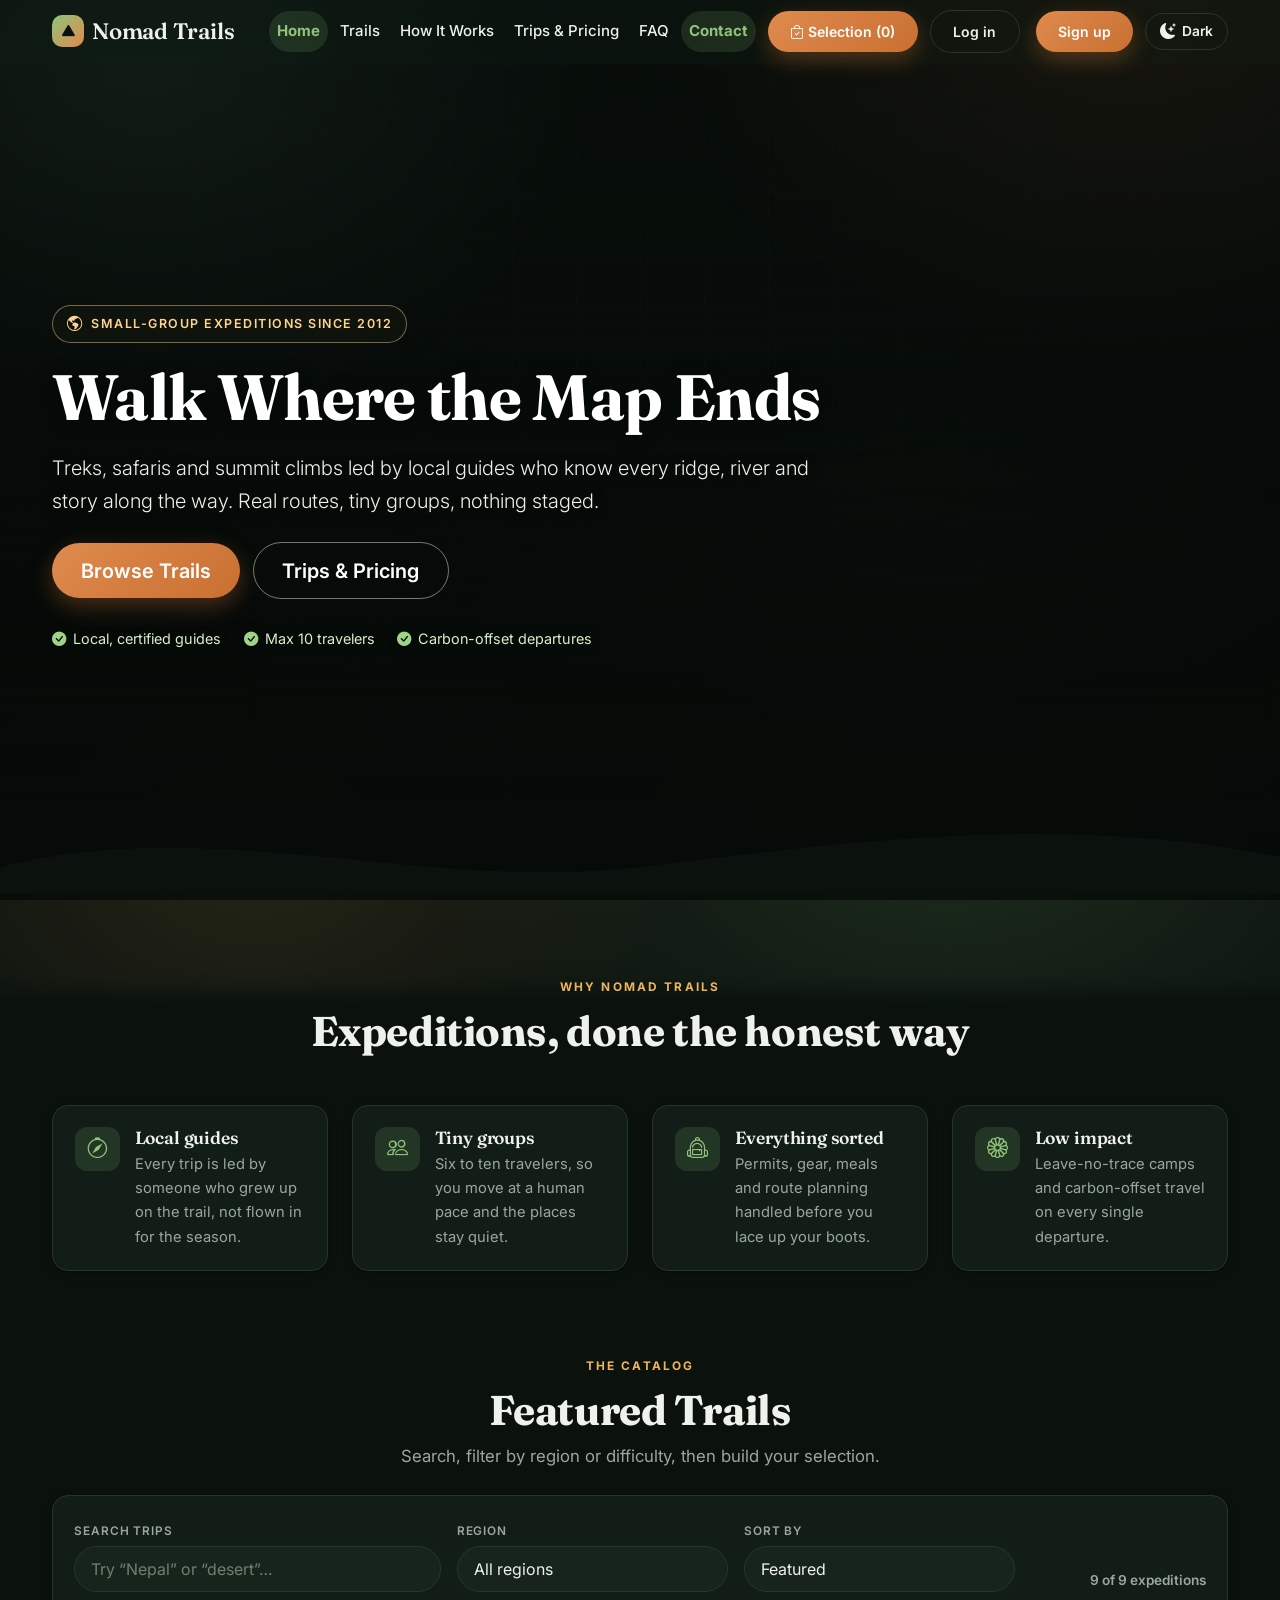
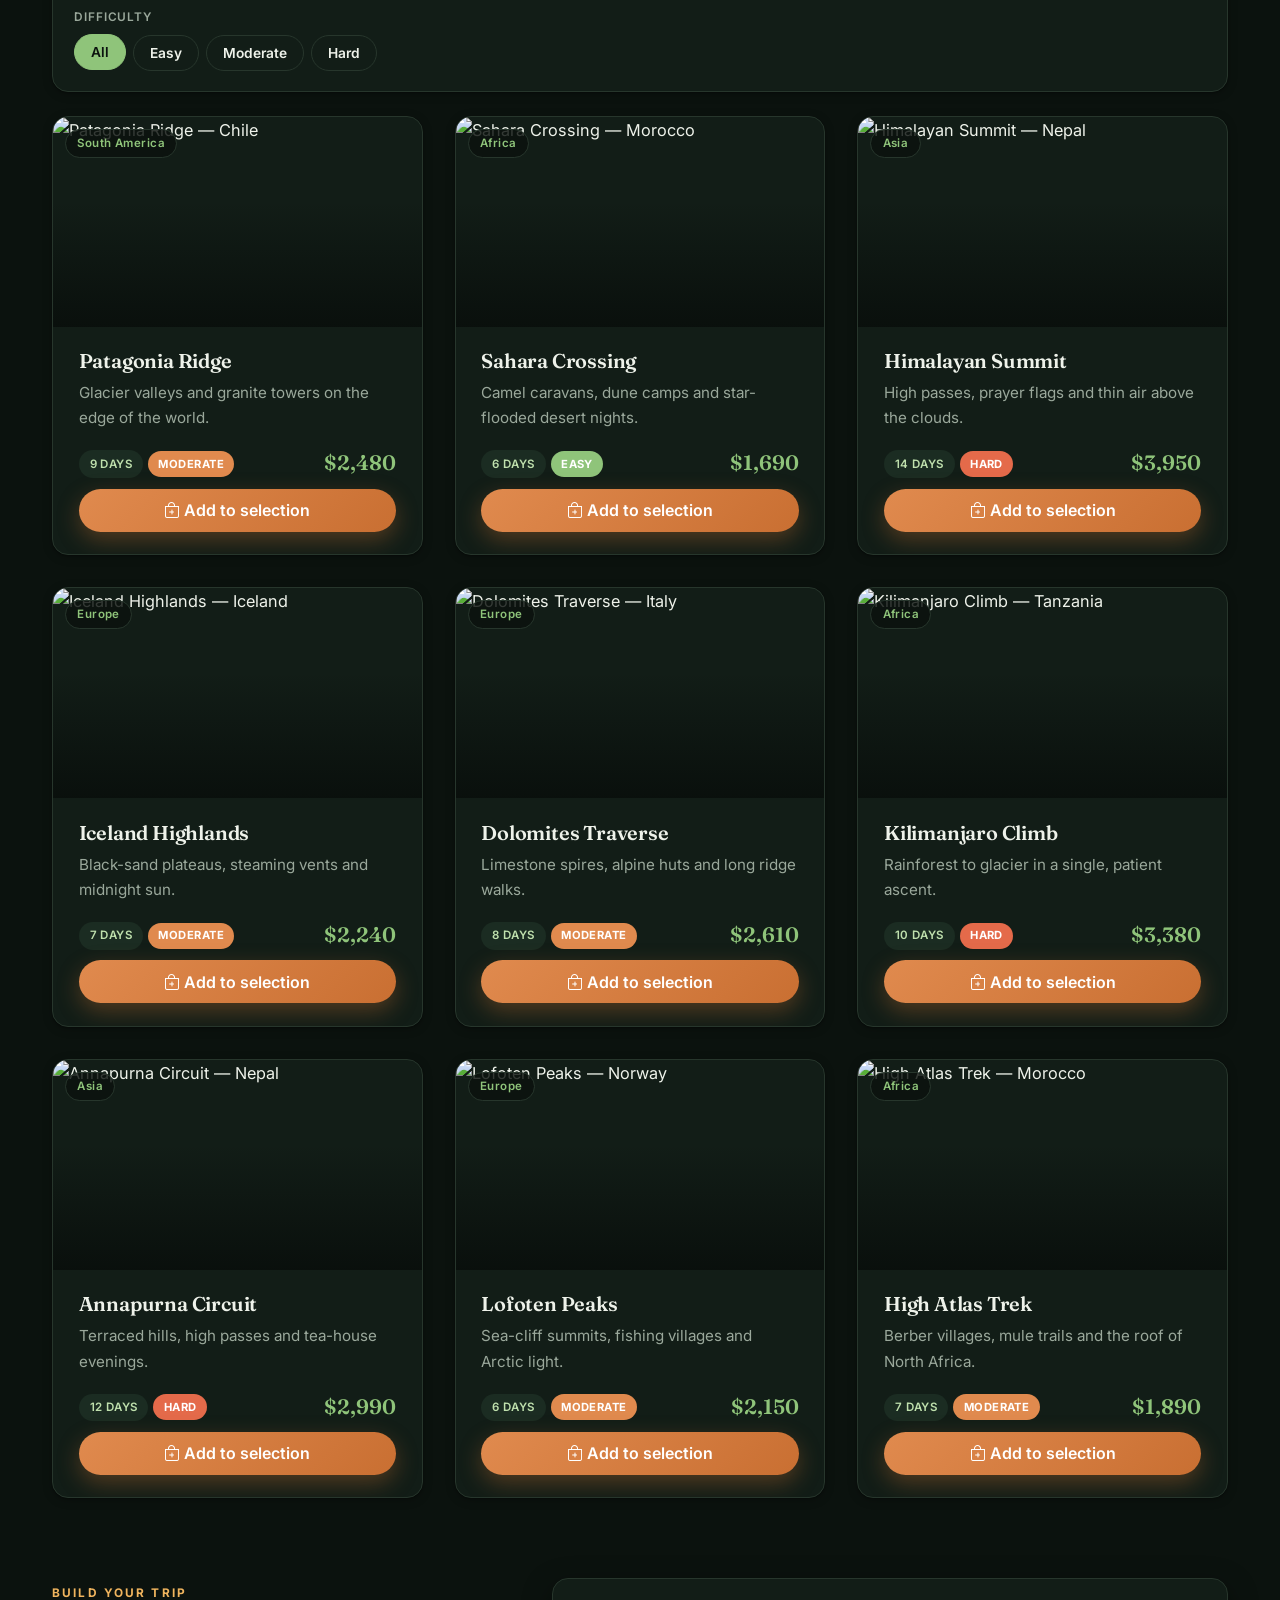
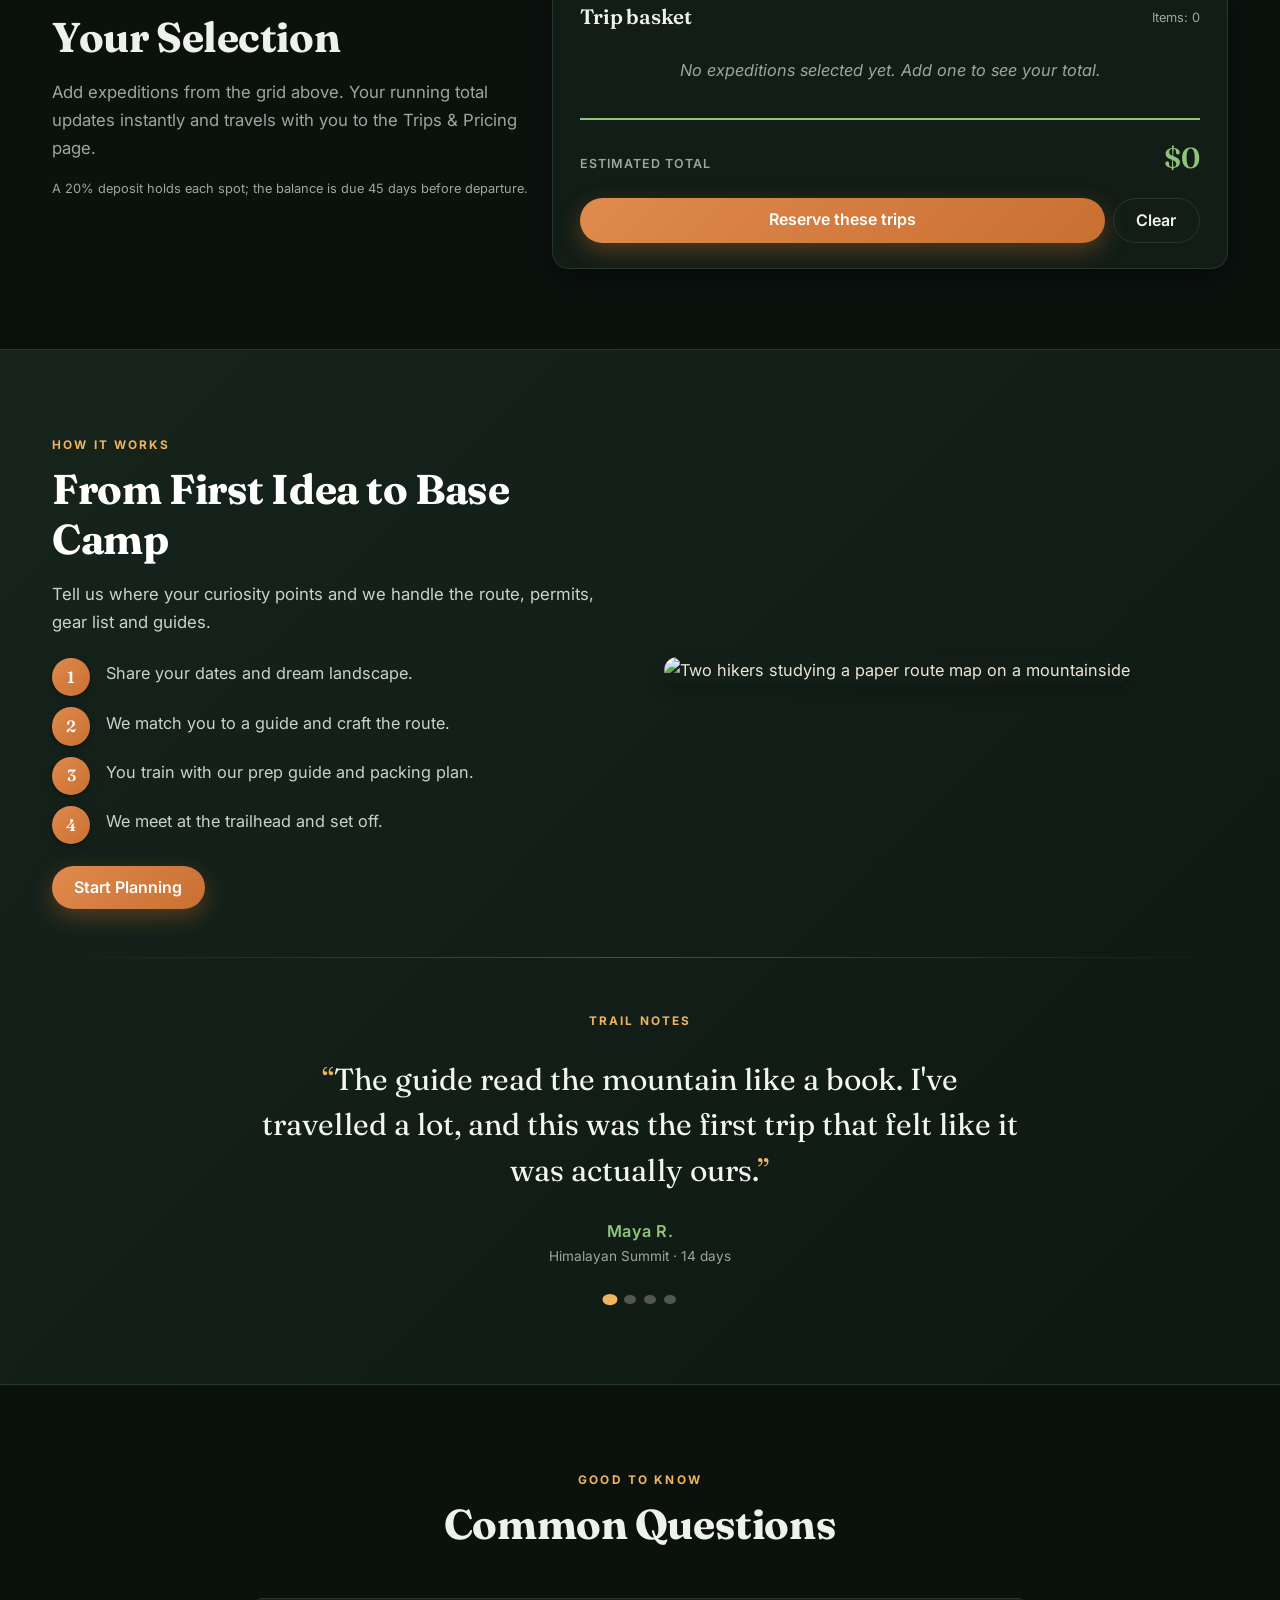
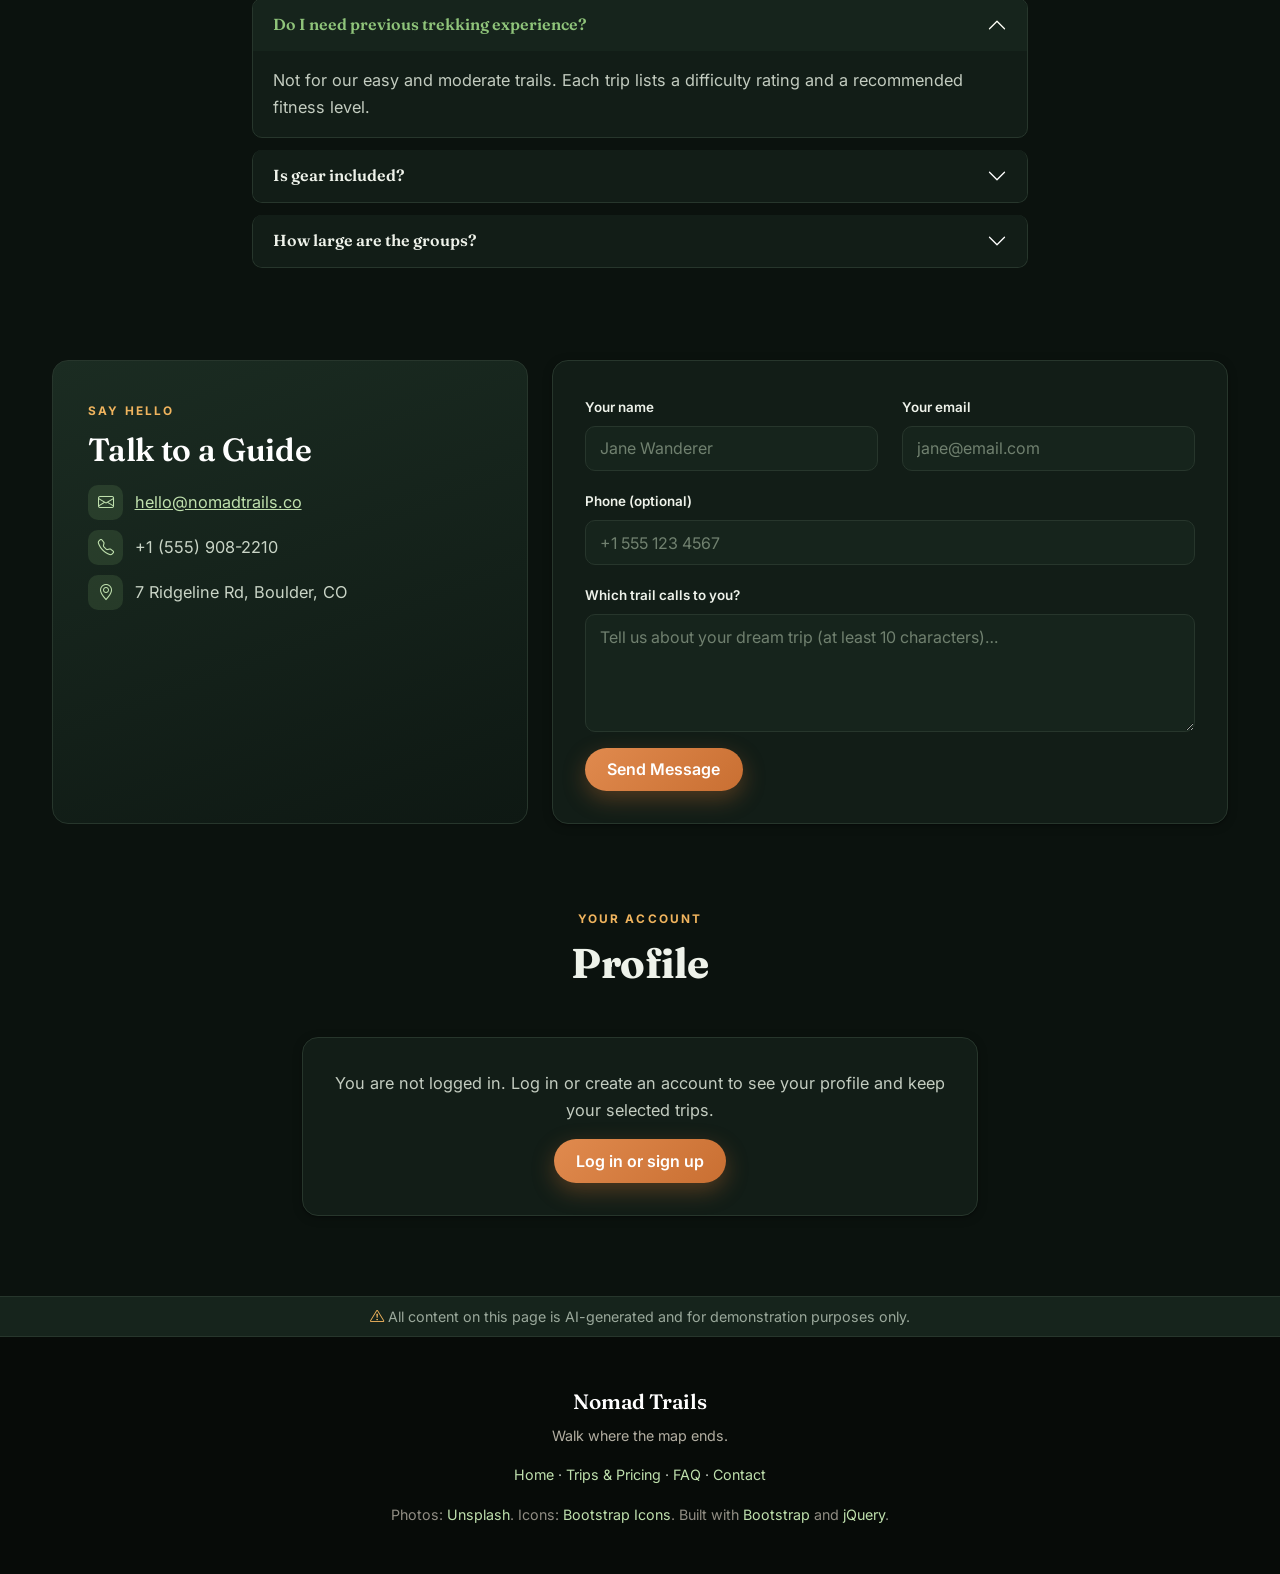
==== commit 42c3da66: "final fix" ====
--- a/index.html
+++ b/index.html
@@ -9,6 +9,7 @@
   <link rel="preconnect" href="https://fonts.gstatic.com" crossorigin>
   <link href="https://fonts.googleapis.com/css2?family=Fraunces:opsz,wght@9..144,500;9..144,600&family=Inter:wght@400;500;600;700&display=swap" rel="stylesheet">
   <link href="https://cdn.jsdelivr.net/npm/bootstrap@5.3.3/dist/css/bootstrap.min.css" rel="stylesheet">
+  <link href="https://cdn.jsdelivr.net/npm/bootstrap-icons@1.11.3/font/bootstrap-icons.min.css" rel="stylesheet">
   <link rel="stylesheet" href="css/style.css">
   <script>
     (function () {
@@ -32,7 +33,7 @@
   <nav class="navbar navbar-expand-lg site-nav sticky-top" aria-label="Main navigation">
     <div class="container">
       <a class="navbar-brand brand-heading" href="index.html">
-        <span class="brand-mark" aria-hidden="true">⛰</span> Nomad Trails
+        <span class="brand-mark" aria-hidden="true"><i class="bi bi-triangle-fill"></i></span> Nomad Trails
       </a>
       <button class="navbar-toggler" type="button" data-bs-toggle="collapse" data-bs-target="#mainNav"
               aria-controls="mainNav" aria-expanded="false" aria-label="Toggle navigation">
@@ -48,13 +49,13 @@
           <li class="nav-item"><a class="nav-link" href="index.html#contact">Contact</a></li>
           <li class="nav-item ms-lg-2">
             <a class="btn btn-clay btn-sm" href="trips.html" aria-label="View your selection">
-              🎒 Selection (<span data-cart-count>0</span>)
+              <i class="bi bi-bag-check" aria-hidden="true"></i> Selection (<span data-cart-count>0</span>)
             </a>
           </li>
           <li class="nav-item ms-lg-2 d-flex align-items-center gap-2" data-auth-slot></li>
           <li class="nav-item ms-lg-2">
             <button type="button" class="theme-toggle" aria-pressed="false">
-              <span class="ti" aria-hidden="true">🌙</span><span class="tl">Dark</span>
+              <i class="ti bi bi-moon-stars-fill" aria-hidden="true"></i><span class="tl">Dark</span>
             </button>
           </li>
         </ul>
@@ -66,7 +67,7 @@
     <div class="container">
       <div class="row">
         <div class="col-lg-8">
-          <span class="eyebrow hero-anim">🌍 Small-group expeditions since 2012</span>
+          <span class="eyebrow hero-anim"><i class="bi bi-globe-americas" aria-hidden="true"></i> Small-group expeditions since 2012</span>
           <h1 class="display-3 fw-bold mb-3 hero-anim">Walk Where the Map Ends</h1>
           <p class="lead mb-4 hero-anim">Treks, safaris and summit climbs led by local guides who know every ridge, river and story along the way. Real routes, tiny groups, nothing staged.</p>
           <div class="hero-anim">
@@ -74,9 +75,9 @@
             <a href="trips.html" class="btn btn-outline-light btn-lg">Trips &amp; Pricing</a>
           </div>
           <div class="hero-badges hero-anim">
-            <span>✓ Local, certified guides</span>
-            <span>✓ Max 10 travelers</span>
-            <span>✓ Carbon-offset departures</span>
+            <span><i class="bi bi-check-circle-fill" aria-hidden="true"></i> Local, certified guides</span>
+            <span><i class="bi bi-check-circle-fill" aria-hidden="true"></i> Max 10 travelers</span>
+            <span><i class="bi bi-check-circle-fill" aria-hidden="true"></i> Carbon-offset departures</span>
           </div>
         </div>
       </div>
@@ -94,7 +95,7 @@
       <div class="row g-4">
         <div class="col-md-6 col-lg-3">
           <div class="feature-chip reveal">
-            <span class="fc-icon" aria-hidden="true">🧭</span>
+            <span class="fc-icon" aria-hidden="true"><i class="bi bi-compass"></i></span>
             <div>
               <h3>Local guides</h3>
               <p>Every trip is led by someone who grew up on the trail, not flown in for the season.</p>
@@ -103,7 +104,7 @@
         </div>
         <div class="col-md-6 col-lg-3">
           <div class="feature-chip reveal">
-            <span class="fc-icon" aria-hidden="true">👥</span>
+            <span class="fc-icon" aria-hidden="true"><i class="bi bi-people"></i></span>
             <div>
               <h3>Tiny groups</h3>
               <p>Six to ten travelers, so you move at a human pace and the places stay quiet.</p>
@@ -112,7 +113,7 @@
         </div>
         <div class="col-md-6 col-lg-3">
           <div class="feature-chip reveal">
-            <span class="fc-icon" aria-hidden="true">🏕️</span>
+            <span class="fc-icon" aria-hidden="true"><i class="bi bi-backpack2"></i></span>
             <div>
               <h3>Everything sorted</h3>
               <p>Permits, gear, meals and route planning handled before you lace up your boots.</p>
@@ -121,7 +122,7 @@
         </div>
         <div class="col-md-6 col-lg-3">
           <div class="feature-chip reveal">
-            <span class="fc-icon" aria-hidden="true">🌱</span>
+            <span class="fc-icon" aria-hidden="true"><i class="bi bi-flower1"></i></span>
             <div>
               <h3>Low impact</h3>
               <p>Leave-no-trace camps and carbon-offset travel on every single departure.</p>
@@ -266,7 +267,6 @@
               <h3 class="accordion-header">
                 <button class="accordion-button" type="button" data-bs-toggle="collapse" data-bs-target="#q1" aria-expanded="true" aria-controls="q1">
                   <span>Do I need previous trekking experience?</span>
-                  <span class="acc-icon open" aria-hidden="true">+</span>
                 </button>
               </h3>
               <div id="q1" class="accordion-collapse collapse show" data-bs-parent="#faqAccordion">
@@ -279,7 +279,6 @@
               <h3 class="accordion-header">
                 <button class="accordion-button collapsed" type="button" data-bs-toggle="collapse" data-bs-target="#q2" aria-expanded="false" aria-controls="q2">
                   <span>Is gear included?</span>
-                  <span class="acc-icon" aria-hidden="true">+</span>
                 </button>
               </h3>
               <div id="q2" class="accordion-collapse collapse" data-bs-parent="#faqAccordion">
@@ -292,7 +291,6 @@
               <h3 class="accordion-header">
                 <button class="accordion-button collapsed" type="button" data-bs-toggle="collapse" data-bs-target="#q3" aria-expanded="false" aria-controls="q3">
                   <span>How large are the groups?</span>
-                  <span class="acc-icon" aria-hidden="true">+</span>
                 </button>
               </h3>
               <div id="q3" class="accordion-collapse collapse" data-bs-parent="#faqAccordion">
@@ -314,10 +312,9 @@
           <div class="contact-panel">
             <span class="section-label" style="color:var(--amber);">Say hello</span>
             <h2 class="mt-2 mb-3">Talk to a Guide</h2>
-            <p class="mb-4">Have a landscape in mind? Send us a note and we'll sketch out the trip.</p>
-            <div class="contact-line"><span class="cl-icon" aria-hidden="true">✉️</span> <a href="mailto:hello@nomadtrails.co">hello@nomadtrails.co</a></div>
-            <div class="contact-line"><span class="cl-icon" aria-hidden="true">📞</span> +1 (555) 908-2210</div>
-            <div class="contact-line"><span class="cl-icon" aria-hidden="true">📍</span> 7 Ridgeline Rd, Boulder, CO</div>
+            <div class="contact-line"><span class="cl-icon" aria-hidden="true"><i class="bi bi-envelope"></i></span> <a href="mailto:hello@nomadtrails.co">hello@nomadtrails.co</a></div>
+            <div class="contact-line"><span class="cl-icon" aria-hidden="true"><i class="bi bi-telephone"></i></span> +1 (555) 908-2210</div>
+            <div class="contact-line"><span class="cl-icon" aria-hidden="true"><i class="bi bi-geo-alt"></i></span> 7 Ridgeline Rd, Boulder, CO</div>
           </div>
         </div>
         <div class="col-lg-7">
@@ -371,7 +368,7 @@
   </main>
 
   <div class="disclaimer-bar text-center py-2 small">
-    ⚠️ All content on this page is AI-generated and for demonstration purposes only.
+    <i class="bi bi-exclamation-triangle" aria-hidden="true"></i> All content on this page is AI-generated and for demonstration purposes only.
   </div>
 
   <footer class="site-footer text-center py-5">
@@ -384,7 +381,7 @@
         <a href="index.html#faq">FAQ</a> ·
         <a href="index.html#contact">Contact</a>
       </p>
-      <p class="mb-0 small" style="color:rgba(236,229,214,0.6);">Photos: <a href="https://unsplash.com">Unsplash</a>. Built with <a href="https://getbootstrap.com">Bootstrap</a> and <a href="https://jquery.com">jQuery</a>.</p>
+      <p class="mb-0 small" style="color:rgba(236,229,214,0.6);">Photos: <a href="https://unsplash.com">Unsplash</a>. Icons: <a href="https://icons.getbootstrap.com">Bootstrap Icons</a>. Built with <a href="https://getbootstrap.com">Bootstrap</a> and <a href="https://jquery.com">jQuery</a>.</p>
     </div>
   </footer>
 
--- a/css/style.css
+++ b/css/style.css
@@ -76,8 +76,8 @@
   --success: #3b7a4b;
   --on-accent: #ffffff;
   --vignette: rgba(120, 110, 80, 0.12);
-  --hero-overlay-a: rgba(20, 30, 24, 0.45);
-  --hero-overlay-b: rgba(20, 30, 24, 0.78);
+  --hero-overlay-a: rgba(16, 24, 19, 0.6);
+  --hero-overlay-b: rgba(16, 24, 19, 0.86);
   --hero-wave: %23f7f5ee;
   --nav-bg: rgba(247, 245, 238, 0.8);
   --nav-bg-scroll: rgba(247, 245, 238, 0.96);
@@ -403,10 +403,13 @@
   padding: 5rem 0;
   position: relative;
 }
-.expedition-hero h1, .trips-hero h1 { color: #fff; }
+.expedition-hero h1, .trips-hero h1 { color: #fff; text-shadow: 0 2px 18px rgba(0, 0, 0, 0.45); }
+.expedition-hero p, .trips-hero p { color: #eef2ea; text-shadow: 0 1px 12px rgba(0, 0, 0, 0.5); }
 .expedition-hero .eyebrow, .trips-hero .eyebrow {
-  color: var(--amber);
-  background: rgba(240, 180, 94, 0.16);
+  color: #ffd391;
+  background: rgba(20, 24, 18, 0.55);
+  border: 1px solid rgba(255, 211, 145, 0.45);
+  text-shadow: none;
 }
 .expedition-hero::after,
 .trips-hero::after {
@@ -427,9 +430,11 @@
   margin-top: 1.75rem;
   font-family: var(--sans);
   font-size: 0.9rem;
-  color: var(--moss-soft);
+  color: #d9efc9;
+  text-shadow: 0 1px 10px rgba(0, 0, 0, 0.55);
 }
 .hero-badges span { display: inline-flex; align-items: center; gap: 0.45rem; }
+.hero-badges i { color: #9fd486; }
 .hero-anim { opacity: 0; transform: translateY(24px); }
 
 .section { padding: 5rem 0; position: relative; }
@@ -652,8 +657,8 @@
   color: var(--ink);
 }
 .trips-table thead th {
-  background: linear-gradient(135deg, var(--surface-3), var(--forest-dark));
-  color: var(--moss-soft);
+  background: linear-gradient(135deg, #1b2c22, #0e1813);
+  color: #cfe6c0;
   font-family: var(--sans);
   font-size: 0.78rem;
   font-weight: 600;
@@ -852,18 +857,48 @@
 .accordion-button:focus { box-shadow: 0 0 0 0.2rem rgba(143, 196, 122, 0.3); }
 .accordion-button:not(.collapsed) { background: var(--surface-2); color: var(--moss); box-shadow: none; }
 .accordion-body { color: var(--text-soft); }
-.acc-icon {
-  display: inline-grid;
-  place-items: center;
-  width: 1.7rem; height: 1.7rem;
-  margin-left: 0.75rem;
-  border-radius: 50%;
+.navbar-toggler {
+  border: 1.5px solid var(--line);
+  border-radius: var(--radius-sm);
+  padding: 0.4rem 0.6rem;
+}
+.navbar-toggler:focus { box-shadow: 0 0 0 0.2rem rgba(143, 196, 122, 0.3); }
+[data-theme="dark"] .navbar-toggler { border-color: rgba(236, 229, 214, 0.55); }
+[data-theme="dark"] .navbar-toggler-icon {
+  background-image: url("data:image/svg+xml,%3Csvg xmlns='http://www.w3.org/2000/svg' viewBox='0 0 30 30'%3E%3Cpath stroke='%23eef2ea' stroke-linecap='round' stroke-miterlimit='10' stroke-width='2.5' d='M4 7h22M4 15h22M4 23h22'/%3E%3C/svg%3E");
+}
+[data-theme="light"] .navbar-toggler-icon {
+  background-image: url("data:image/svg+xml,%3Csvg xmlns='http://www.w3.org/2000/svg' viewBox='0 0 30 30'%3E%3Cpath stroke='%231f2a22' stroke-linecap='round' stroke-miterlimit='10' stroke-width='2.5' d='M4 7h22M4 15h22M4 23h22'/%3E%3C/svg%3E");
+}
+
+[data-theme="dark"] .accordion-button::after { filter: invert(1) brightness(1.6); }
+[data-theme="dark"] .accordion-button:not(.collapsed)::after { filter: invert(1) brightness(1.6); }
+
+.fc-icon i { color: var(--moss); }
+.inc-icon i { color: var(--clay); }
+.cl-icon i { color: var(--moss-soft); }
+.brand-mark i { font-size: 0.8rem; }
+.eyebrow i { font-size: 0.95rem; }
+.disclaimer-bar i { color: var(--amber); }
+.form-success i { font-size: 1.05rem; }
+.ti { font-size: 1rem; line-height: 1; }
+.empty-state .emoji i { color: var(--moss); }
+.back-to-top i { font-size: 1.2rem; line-height: 1; }
+.ci-remove i { font-size: 1.05rem; }
+
+.add-btn.is-selected,
+.btn-clay.add-btn.is-selected {
+  background: var(--surface-3);
+  color: var(--moss);
+  box-shadow: none;
+  border: 1.5px solid var(--moss);
+}
+.btn-ghost.add-btn.is-selected {
   background: var(--moss);
   color: var(--on-accent);
-  font-weight: 700;
-  transition: transform 0.3s var(--ease), background 0.3s var(--ease);
-}
-.acc-icon.open { transform: rotate(135deg); background: var(--clay); }
+  border-color: var(--moss);
+}
+.toast-note.toast-warn { border-left-color: var(--amber); }
 
 .form-label { font-family: var(--sans); font-size: 0.84rem; color: var(--ink); font-weight: 600; }
 .form-control, .form-select {
@@ -1067,6 +1102,31 @@
 }
 .profile-field .pf-label { color: var(--muted); font-family: var(--sans); font-size: 0.85rem; }
 .profile-field .pf-value { color: var(--ink); font-weight: 600; }
+.profile-subtitle {
+  font-family: var(--display);
+  font-size: 1.1rem;
+  color: var(--ink);
+  margin: 1.4rem 0 0.6rem;
+}
+.profile-trips { list-style: none; padding: 0; margin: 0; }
+.profile-trips li {
+  display: flex;
+  justify-content: space-between;
+  gap: 1rem;
+  padding: 0.6rem 0;
+  border-bottom: 1px solid var(--line);
+  color: var(--text-soft);
+}
+.profile-trips li strong { color: var(--ink); }
+.profile-trips-total {
+  display: flex;
+  justify-content: space-between;
+  padding-top: 0.75rem;
+  font-family: var(--sans);
+  color: var(--muted);
+}
+.profile-trips-total strong { font-family: var(--display); font-size: 1.3rem; color: var(--moss); }
+.pf-empty { color: var(--muted); font-style: italic; }
 
 .reveal { opacity: 0; transform: translateY(30px); transition: opacity 0.7s var(--ease), transform 0.7s var(--ease); }
 .reveal.is-visible { opacity: 1; transform: translateY(0); }
